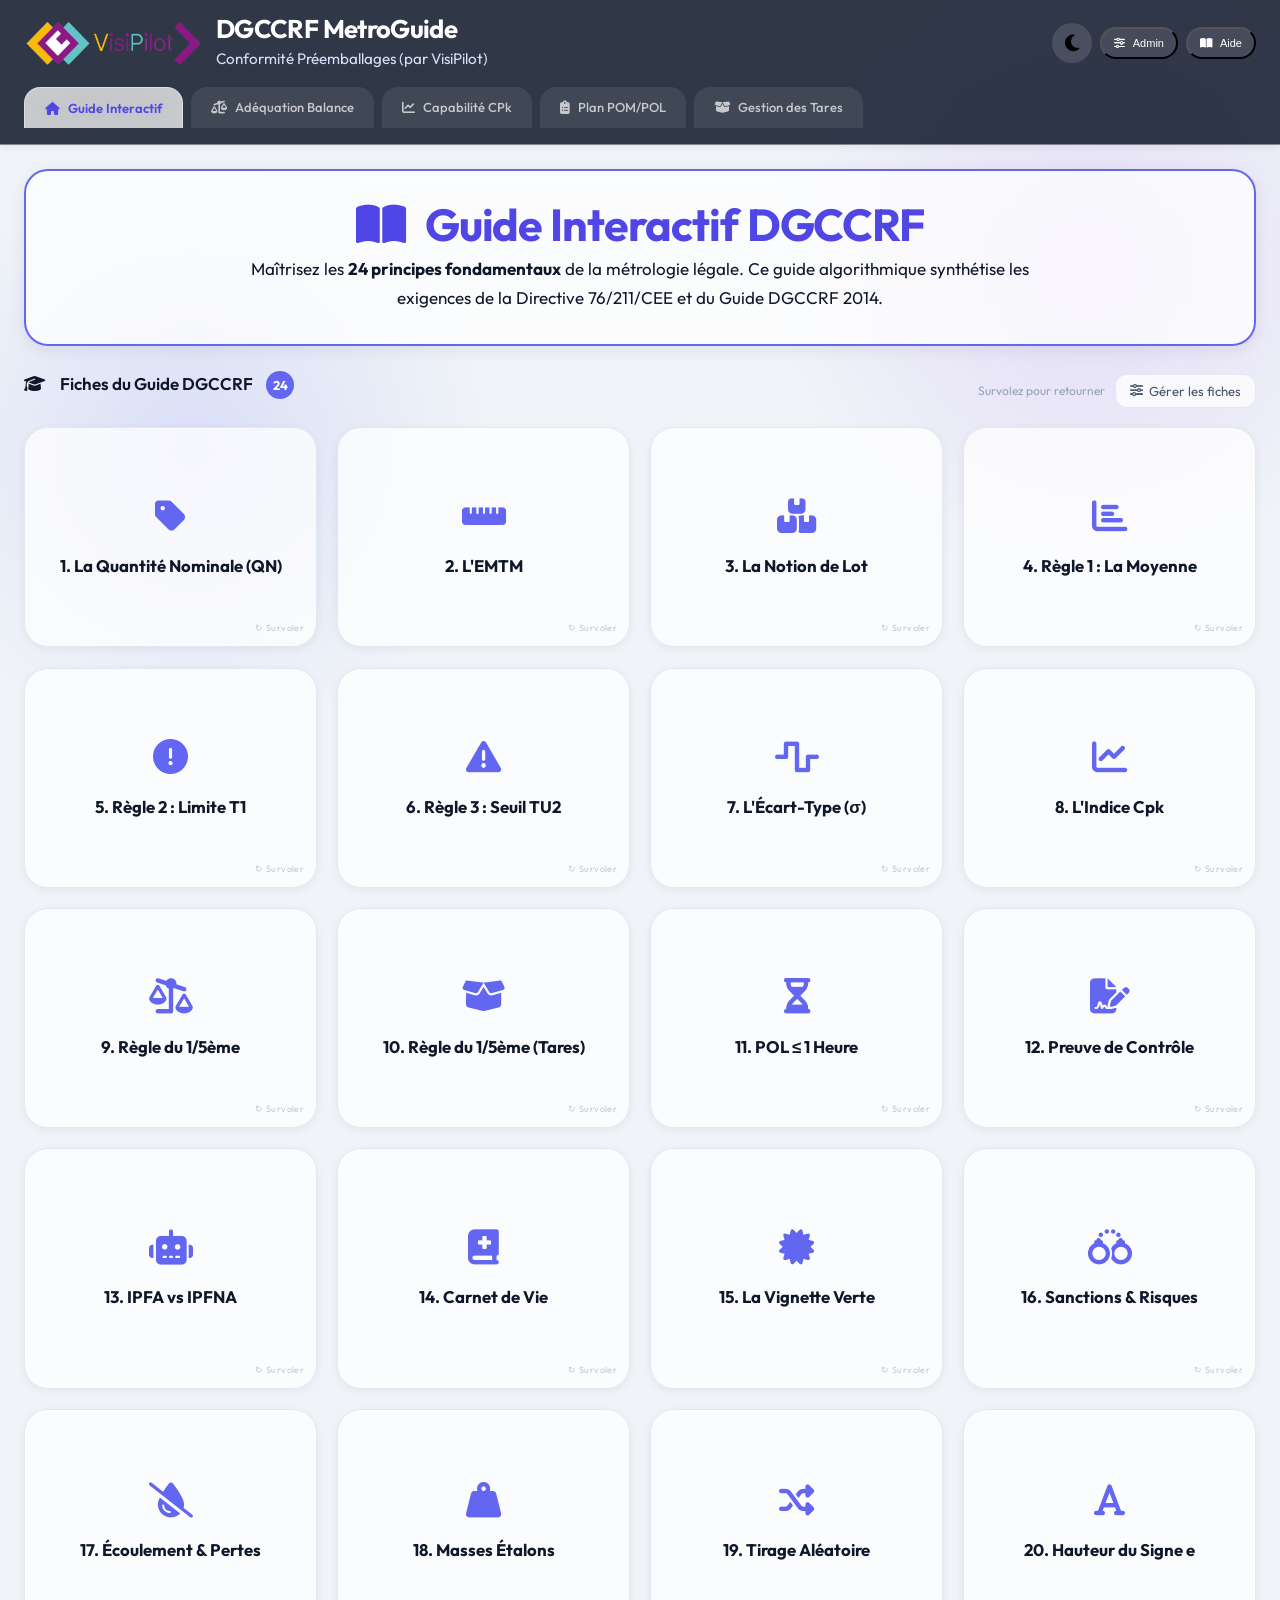
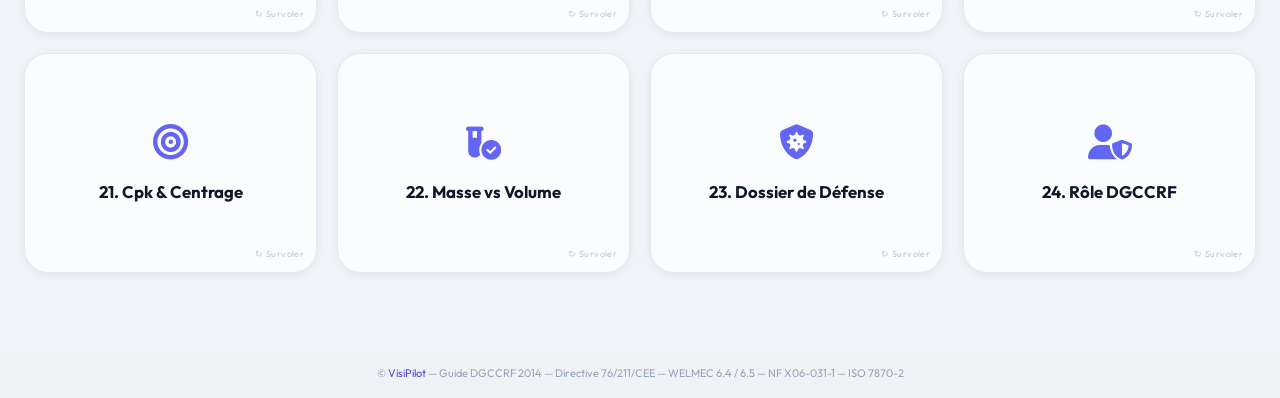
==== index.html @ d549088f "Initial release — DGCCRF MetroGuide v1.0 Guide métrologique interactif complet : Balance, CPk, POM/P" ====
<!DOCTYPE html>
<html lang="fr">
<head>
  <meta charset="UTF-8">
  <meta name="viewport" content="width=device-width, initial-scale=1.0">
  <title>DGCCRF MetroGuide (par VisiPilot)</title>
  <link rel="preconnect" href="https://fonts.googleapis.com">
  <link rel="preconnect" href="https://fonts.gstatic.com" crossorigin>
  <link href="https://fonts.googleapis.com/css2?family=Outfit:wght@300;400;500;600;700&display=swap" rel="stylesheet">
  <link rel="stylesheet" href="https://cdnjs.cloudflare.com/ajax/libs/font-awesome/6.4.0/css/all.min.css">
  <script src="https://cdn.sheetjs.com/xlsx-latest/package/dist/xlsx.full.min.js"></script>
  <link rel="stylesheet" href="css/tokens.css">
  <link rel="stylesheet" href="css/components.css">
  <link rel="stylesheet" href="css/layout.css">
</head>
<body>
  <div class="app">

    <!-- ═══ HEADER ═══ -->
    <header class="app__header">
      <div class="header">
        <div class="header__brand">
          <a href="https://visipilot.com" target="_blank" rel="noopener" style="display:flex; align-items:center; text-decoration:none;">
            <img src="logo.png" alt="VisiPilot" class="header__logo" onerror="this.style.display='none';this.nextElementSibling.style.display='flex';">
            <div class="header__logo-placeholder" style="display:none;"><i class="fa-solid fa-scale-balanced"></i></div>
          </a>
          <div>
            <div class="header__title" style="color:white !important;">DGCCRF MetroGuide</div>
            <div class="header__subtitle" style="color:var(--brand-100) !important;">Conformité Préemballages (par VisiPilot)</div>
          </div>
        </div>
        <div class="header__actions">
          <button type="button" class="theme-toggle" onclick="toggleTheme()" title="Basculer le thème" aria-label="Basculer le thème"><i class="fa-solid fa-moon"></i></button>
          <button type="button" class="header__link" onclick="openAdminTips()" title="Gérer les fiches du guide" aria-label="Administration des fiches"><i class="fa-solid fa-sliders"></i> <span>Admin</span></button>
          <button type="button" class="header__link" onclick="openModal('help-modal')" title="Guide d'utilisation"><i class="fa-solid fa-book-open"></i> Aide</button>
        </div>
      </div>
      <nav class="nav" role="tablist" aria-label="Modules">
        <button type="button" class="nav__btn nav__btn--active" role="tab" aria-selected="true" aria-controls="panel-home" onclick="switchTab('home')" id="tab-home">
          <span class="icon"><i class="fa-solid fa-house"></i></span> Guide Interactif
        </button>
        <button type="button" class="nav__btn" role="tab" aria-selected="false" aria-controls="panel-balance" onclick="switchTab('balance')" id="tab-balance">
          <span class="icon"><i class="fa-solid fa-scale-unbalanced"></i></span> Adéquation Balance
        </button>
        <button type="button" class="nav__btn" role="tab" aria-selected="false" aria-controls="panel-cpk" onclick="switchTab('cpk')" id="tab-cpk">
          <span class="icon"><i class="fa-solid fa-chart-line"></i></span> Capabilité CPk
        </button>
        <button type="button" class="nav__btn" role="tab" aria-selected="false" aria-controls="panel-pom" onclick="switchTab('pom')" id="tab-pom">
          <span class="icon"><i class="fa-solid fa-clipboard-list"></i></span> Plan POM/POL
        </button>
        <button type="button" class="nav__btn" role="tab" aria-selected="false" aria-controls="panel-tare" onclick="switchTab('tare')" id="tab-tare">
          <span class="icon"><i class="fa-solid fa-box-open"></i></span> Gestion des Tares
        </button>
      </nav>
    </header>

    <!-- ═══ MAIN ═══ -->
    <main class="app__main">
      <div class="app__content">
        
        <!-- ═══════════════════════════════════════
             PANEL 0: ACCUEIL / GUIDE INTERACTIF
        ═══════════════════════════════════════ -->
        <section class="panel panel--active" id="panel-home" role="tabpanel" aria-labelledby="tab-home">
          <div style="grid-column: 1 / -1;">
            <div class="card card--info mb-6" style="background: var(--bg-surface); border: 2px solid var(--brand-500); text-align:center; padding: var(--space-8);">
              <h1 class="header__title" style="color:var(--brand-600); font-size: 2.8rem; margin-bottom: var(--space-2);"><i class="fa-solid fa-book-open" style="margin-right:12px;"></i> Guide Interactif DGCCRF</h1>
              <p class="text-secondary" style="font-size: var(--text-lg); max-width: 800px; margin: 0 auto;">
                Maîtrisez les <strong>24 principes fondamentaux</strong> de la métrologie légale. Ce guide algorithmique synthétise les exigences de la Directive 76/211/CEE et du Guide DGCCRF 2014.
              </p>
            </div>

            <div style="display:flex; align-items:center; justify-content:space-between; flex-wrap:wrap; gap:12px; margin-bottom: var(--space-4);">
              <h2 class="section__title mt-8" style="margin-bottom:0; border-bottom:none;">
                <i class="fa-solid fa-graduation-cap" style="margin-right:12px;"></i>
                Fiches du Guide DGCCRF
                <span id="tips-count" style="display:inline-flex;align-items:center;justify-content:center;width:28px;height:28px;border-radius:50%;background:var(--brand-500);color:white;font-size:.8rem;font-weight:700;margin-left:10px;vertical-align:middle;">24</span>
              </h2>
              <div style="display:flex; gap:10px; align-items:center;">
                <span style="font-size:12px; color:var(--text-muted);">Survolez pour retourner</span>
                <button type="button" onclick="openAdminTips()" title="Gérer les fiches" style="display:inline-flex;align-items:center;gap:6px;padding:8px 14px;background:var(--bg-surface);border:1px solid var(--border);border-radius:var(--radius-md);cursor:pointer;font-size:.82rem;color:var(--text-secondary);font-family:inherit;transition:all .2s;" onmouseover="this.style.borderColor='var(--brand-400)';this.style.color='var(--brand-600)'" onmouseout="this.style.borderColor='var(--border)';this.style.color='var(--text-secondary)'">
                  <i class="fa-solid fa-sliders"></i> Gérer les fiches
                </button>
              </div>
            </div>
            <!-- Les cartes sont générées dynamiquement par renderTips() dans app.js -->
            <div id="tips-grid" class="form-grid" style="grid-template-columns: repeat(auto-fill, minmax(260px, 1fr)); gap: var(--space-5); margin-bottom: 50px; align-items: stretch;">
              <!-- rempli par JS -->
            </div>

            </div>
          </div>
        </section>

        <!-- ═══════════════════════════════════════
             PANEL 1: ADÉQUATION BALANCE
        ═══════════════════════════════════════ -->
        <section class="panel panel--split" id="panel-balance" role="tabpanel" aria-labelledby="tab-balance">
          <aside class="app__sidebar">
            <div class="card card--info mb-4">
              <div class="card__title"><i class="fa-solid fa-scale-balanced" style="margin-right:8px;"></i> Adéquation de l'Instrument</div>
              <div class="card__body" style="font-size:0.83rem; line-height:1.6;">

                <!-- Principe -->
                <details open>
                  <summary style="cursor:pointer;color:var(--brand-600);font-weight:700;padding:6px 0;list-style:none;display:flex;align-items:center;gap:6px;">
                    <i class="fa-solid fa-bullseye"></i> Principe fondamental
                  </summary>
                  <div style="padding:8px 0 4px 20px;">
                    <p>L'incertitude de la balance ne doit pas fausser la décision de conformité. Si la balance elle-même est trop imprécise, elle peut <strong>valider un lot défectueux</strong> ou <strong>rejeter un lot conforme</strong>.</p>
                    <p class="mt-2">La règle des 1/5 garantit que l'erreur instrument reste négligeable par rapport à la tolérance produit.</p>
                  </div>
                </details>

                <!-- Réglementation -->
                <details>
                  <summary style="cursor:pointer;color:var(--brand-600);font-weight:700;padding:6px 0;list-style:none;display:flex;align-items:center;gap:6px;">
                    <i class="fa-solid fa-book"></i> Base réglementaire
                  </summary>
                  <div style="padding:8px 0 4px 20px;font-size:.82rem;">
                    <ul style="margin:0;padding-left:14px;">
                      <li><strong>NAWI (balances)</strong> : Décret 91-330 du 27/03/1991 — EMT en service = <strong>2 × EMT neuve</strong></li>
                      <li><strong>IPFA (trieuses)</strong> : Arrêté du 10/01/2006 — EMT en service = EMT nominale (<strong>pas de doublement</strong>)</li>
                      <li><strong>Règle 1/5</strong> : Guide DGCCRF §4.2 + WELMEC 6.4 §4.1</li>
                      <li><strong>Dir. 2014/31/UE</strong> (NAWI) — remplace 90/384/CEE</li>
                      <li><strong>Dir. 2014/32/UE</strong> (AWI/IPFA)</li>
                    </ul>
                  </div>
                </details>

                <!-- Méthode de calcul -->
                <details>
                  <summary style="cursor:pointer;color:var(--brand-600);font-weight:700;padding:6px 0;list-style:none;display:flex;align-items:center;gap:6px;">
                    <i class="fa-solid fa-calculator"></i> Méthode de calcul
                  </summary>
                  <div style="padding:8px 0 4px 20px;">
                    <div style="background:var(--bg-elevated);border-radius:6px;padding:10px;font-family:monospace;font-size:.78rem;line-height:1.7;">
                      <strong>Étape 1</strong> : ratio = QN / e<br>
                      <strong>Étape 2 NAWI</strong> :<br>
                      &nbsp; si ratio ≤ s1·e → facteur = 0,5<br>
                      &nbsp; si ratio ≤ s2·e → facteur = 1,0<br>
                      &nbsp; sinon → facteur = 1,5<br>
                      &nbsp; EMT_neuve = facteur × e<br>
                      &nbsp; EMT_service = <strong>2 × EMT_neuve</strong><br>
                      <strong>Étape 2 IPFA</strong> :<br>
                      &nbsp; si ratio ≤ s1·e → facteur = 1<br>
                      &nbsp; si ratio ≤ s2·e → facteur = 2<br>
                      &nbsp; sinon → facteur = 3<br>
                      &nbsp; EMT_service = <strong>facteur × e</strong><br>
                      <strong>Étape 3</strong> : EMT_service ≤ EMTM / 5 ?
                    </div>
                    <p class="mt-2" style="font-size:.78rem;"><strong>Seuils classe III</strong> (la plus fréquente) : s1 = 500e, s2 = 2000e. Ex. QN=100 g, e=1 g → ratio=100 → ≤ 500e → facteur 0,5 → EMT_neuve=0,5 g → EMT_service=1 g.</p>
                  </div>
                </details>

                <!-- Échelon minimal -->
                <details>
                  <summary style="cursor:pointer;color:var(--brand-600);font-weight:700;padding:6px 0;list-style:none;display:flex;align-items:center;gap:6px;">
                    <i class="fa-solid fa-table"></i> Échelon e minimal légal
                  </summary>
                  <div style="padding:8px 0 4px 20px;">
                    <table style="width:100%;font-size:.75rem;border-collapse:collapse;">
                      <thead><tr style="background:var(--brand-500);color:white;"><th style="padding:4px 6px;text-align:left;">e (g)</th><th style="padding:4px 6px;text-align:left;">QN mini NAWI</th><th style="padding:4px 6px;text-align:left;">QN mini IPFA</th></tr></thead>
                      <tbody>
                        <tr style="border-bottom:1px solid var(--border-subtle);"><td style="padding:3px 6px;">0,1</td><td>Toute QN</td><td>Toute QN</td></tr>
                        <tr style="border-bottom:1px solid var(--border-subtle);background:var(--bg-elevated);"><td style="padding:3px 6px;">0,5</td><td>≥ 50 g</td><td>≥ 25 g</td></tr>
                        <tr style="border-bottom:1px solid var(--border-subtle);"><td style="padding:3px 6px;">1</td><td>≥ 200 g</td><td>≥ 110 g</td></tr>
                        <tr style="border-bottom:1px solid var(--border-subtle);background:var(--bg-elevated);"><td style="padding:3px 6px;">2</td><td>≥ 2 kg</td><td>≥ 330 g</td></tr>
                        <tr><td style="padding:3px 6px;">5</td><td>≥ 5 kg</td><td>≥ 1 670 g</td></tr>
                      </tbody>
                    </table>
                    <p style="font-size:.75rem;margin-top:6px;color:var(--text-muted);">Source : Guide DGCCRF Tableau 1 (NAWI) et Tableau 3 (IPFA)</p>
                  </div>
                </details>

                <!-- Application pratique -->
                <details>
                  <summary style="cursor:pointer;color:var(--brand-600);font-weight:700;padding:6px 0;list-style:none;display:flex;align-items:center;gap:6px;">
                    <i class="fa-solid fa-hard-hat"></i> En pratique sur le terrain
                  </summary>
                  <div style="padding:8px 0 4px 20px;">
                    <ol style="padding-left:14px;font-size:.82rem;line-height:1.7;">
                      <li>Lire <strong>e</strong> sur la plaque signalétique de la balance (pas l'affichage d)</li>
                      <li>Calculer <strong>EMTM</strong> avec le tableau réglementaire</li>
                      <li>Calculer <strong>EMT en service</strong> selon la classe et le ratio QN/e</li>
                      <li>Vérifier <strong>EMT_service ≤ EMTM/5</strong></li>
                      <li>Si NON → choisir une balance de classe supérieure ou d'échelon plus petit</li>
                    </ol>
                    <div class="alert alert--warning mt-2" style="font-size:.78rem;padding:8px;">
                      ⚠️ Ne jamais utiliser e = d si la plaque indique e ≠ d (ex. d=0,1 g mais e=1 g). C'est l'échelon e qui compte réglementairement.
                    </div>
                  </div>
                </details>

                <div class="alert alert--info mt-3" style="font-size:.78rem;">
                  <strong>Règle-clé :</strong> EMT service ≤ EMTM / 5 (= 20% de l'EMTM)
                </div>
              </div>
            </div>
          </aside>
          <button class="sidebar-toggle-strip" onclick="toggleSidebar(this)" title="Masquer / afficher le panneau">
            <i class="fa-solid fa-chevron-left"></i>
          </button>
          <div class="app__body">
            <div class="settings-bar">
              <span class="settings-bar__label">Outils</span>
              <button type="button" class="settings-btn" onclick="resetAll()">🔄 Réinitialiser</button>
            </div>

            <div class="verdict verdict--neutral" id="b_verdict">
              <div class="verdict__icon">○</div>
              <div class="verdict__content">
                <div class="verdict__title">Saisie Requise</div>
                <div class="verdict__text">Renseignez vos caractéristiques et cliquez sur "Vérifier".</div>
              </div>
            </div>

            <div class="section">
              <h2 class="section__title"><i class="fa-solid fa-scale-balanced" style="margin-right:8px;"></i> Instrument & Produit</h2>
              <div class="form-grid">
                <div class="field">
                  <label class="field__label" for="b_type">Type</label>
                  <select class="select" id="b_type" onchange="onTypeChange()">
                    <option value="nawi">IPFNA — Balance</option>
                    <option value="ipfa">IPFA — Trieuse</option>
                  </select>
                </div>
                <div class="field">
                  <label class="field__label" for="b_e">Échelon e</label>
                  <input type="number" class="input" id="b_e" value="1" step="any">
                </div>
                <div class="field">
                  <label class="field__label" for="b_qn">QN (g)</label>
                  <input type="number" class="input" id="b_qn" value="100" step="any">
                </div>
                <div class="field">
                  <label class="field__label" for="b_classe">Classe</label>
                  <select class="select" id="b_classe" onchange="updateBalanceClassInfo()"></select>
                  <span class="field__hint" id="b_class_desc"></span>
                </div>
              </div>
              <div class="form-grid mt-4">
                <div class="field">
                  <label class="field__label" for="b_ref">Référence</label>
                  <input type="text" class="input" id="b_ref" value="V41XWE3T-M">
                </div>
                <div class="field">
                  <label class="field__label" for="b_prod">Libellé produit</label>
                  <input type="text" class="input" id="b_prod" value="Produit X">
                </div>
                <div class="field">
                  <label class="field__label" for="b_max">Max (g)</label>
                  <input type="number" class="input" id="b_max" value="3000">
                </div>
                <div class="field">
                  <label class="field__label" for="b_min">Min (g)</label>
                  <input type="number" class="input" id="b_min" value="20">
                </div>
                <div class="field">
                  <label class="field__label" for="b_d">Échelon d</label>
                  <input type="number" class="input" id="b_d" value="1">
                </div>
              </div>
            </div>

            <div class="btn-row">
              <button type="button" class="btn btn--primary" onclick="verifyBalance()"><i class="fa-solid fa-check" style="margin-right:6px;"></i> Vérifier</button>
              <button type="button" class="btn btn--ghost" id="b_dl_btn" disabled onclick="downloadReport('balance')"><i class="fa-solid fa-download" style="margin-right:6px;"></i> Rapport</button>
            </div>

            <div class="result" id="b_result" style="display:none;">
              <div class="result__header" id="b_result_hdr"></div>
              <div class="result__body" id="b_result_body"></div>
            </div>

        </section> <!-- fin panel balance -->



        <!-- ═══════════════════════════════════════
             PANEL 2: CAPABILITÉ CPk
        ═══════════════════════════════════════ -->
        <section class="panel panel--split" id="panel-cpk" role="tabpanel" aria-labelledby="tab-cpk">
          <aside class="app__sidebar">
            <div class="card card--info mb-4">
              <div class="card__title"><i class="fa-solid fa-chart-line" style="margin-right:8px;"></i> Fiche : Capabilité CPk</div>
              <div class="card__body" style="font-size:0.83rem; line-height:1.6;">

                <details open>
                  <summary style="cursor:pointer; color:var(--brand-600); font-weight:700; font-size:0.88rem; padding:4px 0; list-style:none; display:flex; align-items:center; gap:6px;"><i class="fa-solid fa-lightbulb"></i> Principe fondamental</summary>
                  <div style="padding:8px 0 4px 16px; border-left:3px solid var(--brand-300); margin-top:6px;">
                    <p>La <strong>capabilité</strong> mesure l'aptitude du processus d'emplissage à produire des lots conformes <em>sans recourir au tri</em>.</p>
                    <p class="mt-2">Un Cpk élevé signifie que la machine est régulière et bien centrée. Un Cpk faible impose un <strong>surdosage systématique</strong> (coût matière) pour rester dans les tolérances légales.</p>
                    <p class="mt-2">⚠️ Pour les préemballages, <strong>l'EMTM est une erreur EN MOINS uniquement</strong> — il n'y a aucune sanction pour surdosage. On ne calcule donc que le Cpk côté inférieur.</p>
                  </div>
                </details>

                <details class="mt-3">
                  <summary style="cursor:pointer; color:var(--brand-600); font-weight:700; font-size:0.88rem; padding:4px 0; list-style:none; display:flex; align-items:center; gap:6px;"><i class="fa-solid fa-scale-balanced"></i> Base réglementaire</summary>
                  <div style="padding:8px 0 4px 16px; border-left:3px solid var(--brand-300); margin-top:6px;">
                    <p><strong>Guide DGCCRF 2014 §5.1.2</strong> — Maîtrise statistique du processus. Exige la surveillance de la capabilité et la détermination du seuil de centrage <em>ms</em>.</p>
                    <p class="mt-2"><strong>WELMEC 6.4 §3.5</strong> — Guide emplisseurs : le CPk doit être calculé avant de fixer la QC (Quantité Cible) et les limites des cartes de contrôle.</p>
                    <p class="mt-2"><strong>Directive 76/211/CEE Annexe I</strong> — Définit les 3 critères de conformité du lot auxquels le CPk doit répondre statistiquement.</p>
                    <p class="mt-2"><strong>NF X06-030 / ISO 8258</strong> — Méthodes d'estimation de σ₀ à partir de cartes de contrôle (σ₀ = s̄/c₄ ou R̄/d₂).</p>
                  </div>
                </details>

                <details class="mt-3">
                  <summary style="cursor:pointer; color:var(--brand-600); font-weight:700; font-size:0.88rem; padding:4px 0; list-style:none; display:flex; align-items:center; gap:6px;"><i class="fa-solid fa-calculator"></i> Formules de calcul</summary>
                  <div style="padding:8px 0 4px 16px; border-left:3px solid var(--brand-300); margin-top:6px; font-family:monospace; font-size:0.79rem; line-height:1.7;">
                    <strong>Cp</strong>  = E / (3 × σ₀)<br>
                    &nbsp;&nbsp;&nbsp;→ référence machine, indépendant du centrage<br><br>
                    <strong>Cpk_lower</strong> = (μ − (QN − E)) / (3 × σ₀)<br>
                    &nbsp;&nbsp;&nbsp;→ critère défectueux (TU1 = QN − E)<br><br>
                    <strong>Cpk_super</strong> = (μ − (QN − 2E)) / (3 × σ₀)<br>
                    &nbsp;&nbsp;&nbsp;→ critère super-défectueux (TU2), signe e uniquement<br><br>
                    <strong>Cpk retenu</strong> = MIN(Cpk_lower [, Cpk_super si signe e])<br><br>
                    <strong>Seuil σ critique</strong> : σ₀ ≤ E / 2,05<br>
                    &nbsp;&nbsp;&nbsp;→ Si respecté : ms = QN (pas de surdosage)<br>
                    &nbsp;&nbsp;&nbsp;→ Sinon : ms = QN − E + 2,05 × σ₀<br>
                    &nbsp;&nbsp;&nbsp;&nbsp;&nbsp;(+ max avec critère super-déf. si signe e)
                  </div>
                </details>

                <details class="mt-3">
                  <summary style="cursor:pointer; color:var(--brand-600); font-weight:700; font-size:0.88rem; padding:4px 0; list-style:none; display:flex; align-items:center; gap:6px;"><i class="fa-solid fa-table"></i> Interprétation du Cpk</summary>
                  <div style="padding:8px 0 4px 16px; border-left:3px solid var(--brand-300); margin-top:6px;">
                    <table style="width:100%; font-size:0.78rem; border-collapse:collapse;">
                      <thead><tr style="background:var(--bg-muted);">
                        <th style="padding:4px 6px; text-align:left; border-bottom:1px solid var(--border);">Cpk</th>
                        <th style="padding:4px 6px; text-align:left; border-bottom:1px solid var(--border);">Diagnostic</th>
                      </tr></thead>
                      <tbody>
                        <tr><td style="padding:3px 6px; color:#dc2626;">< 0,67</td><td style="padding:3px 6px;">Très insuffisant — &gt; 4,5 % défectueux</td></tr>
                        <tr style="background:var(--bg-muted);"><td style="padding:3px 6px; color:#d97706;">0,67 – 1,00</td><td style="padding:3px 6px;">Insuffisant — surdosage obligatoire</td></tr>
                        <tr><td style="padding:3px 6px; color:#ca8a04;">1,00 – 1,33</td><td style="padding:3px 6px;">Acceptable — centrage sur QN possible</td></tr>
                        <tr style="background:var(--bg-muted);"><td style="padding:3px 6px; color:#16a34a;">1,33 – 1,63</td><td style="padding:3px 6px;">Bon — économie matière envisageable</td></tr>
                        <tr><td style="padding:3px 6px; color:#0369a1;">≥ 1,63</td><td style="padding:3px 6px;">Excellent — σ ≤ E/2,05, pas de surdosage</td></tr>
                      </tbody>
                    </table>
                  </div>
                </details>

                <details class="mt-3">
                  <summary style="cursor:pointer; color:var(--brand-600); font-weight:700; font-size:0.88rem; padding:4px 0; list-style:none; display:flex; align-items:center; gap:6px;"><i class="fa-solid fa-hard-hat"></i> En pratique sur le terrain</summary>
                  <div style="padding:8px 0 4px 16px; border-left:3px solid var(--brand-300); margin-top:6px;">
                    <ol style="padding-left:16px; line-height:1.8;">
                      <li>Prélever <strong>≥ 20 pesées</strong> consécutives en régime stabilisé (pas de démarrage ni de fin de lot)</li>
                      <li>Calculer σ₀ estimé = écart-type de l'échantillon (<em>n−1</em>)</li>
                      <li>Calculer l'EMTM E du produit (table Directive 76/211)</li>
                      <li>Vérifier si σ₀ ≤ E/2,05 pour savoir si un surdosage est nécessaire</li>
                      <li>Calculer ms, puis régler μ ≥ ms sur la machine</li>
                      <li>Recalculer le Cpk avec μ réel de production pour confirmer la conformité</li>
                    </ol>
                    <p class="mt-2" style="color:var(--text-secondary);">⚙️ σ₀ inclut : variabilité machine + variabilité tare + variabilité produit + opérateur. Ne pas confondre avec σ d'une seule tête de remplissage.</p>
                  </div>
                </details>

                <div class="alert alert--info mt-3" style="font-size:0.8rem;">
                  Règle-clé : σ₀ ≤ <strong>E / 2,05</strong> → centrage sur QN sans surdosage
                </div>
              </div>
            </div>
          </aside>
          <button class="sidebar-toggle-strip" onclick="toggleSidebar(this)" title="Masquer / afficher le panneau">
            <i class="fa-solid fa-chevron-left"></i>
          </button>
          <div class="app__body">
            <div class="stepper">
              <div class="stepper__item stepper__item--active" id="s_cpk_1"><div class="stepper__num">1</div> Modèle</div>
              <i class="fa-solid fa-chevron-right stepper__arrow"></i>
              <div class="stepper__item" id="s_cpk_2"><div class="stepper__num">2</div> Import Pesées</div>
              <i class="fa-solid fa-chevron-right stepper__arrow"></i>
              <div class="stepper__item" id="s_cpk_3"><div class="stepper__num">3</div> Moyenne μ</div>
              <i class="fa-solid fa-chevron-right stepper__arrow"></i>
              <div class="stepper__item" id="s_cpk_4"><div class="stepper__num">4</div> Verdict</div>
            </div>

            <div class="verdict verdict--neutral" id="c_verdict">
              <div class="verdict__icon">○</div>
              <div class="verdict__content">
                <div class="verdict__title">Initialisation</div>
                <div class="verdict__text">Commencez par importer vos données σ₀ ou téléchargez le modèle Excel.</div>
              </div>
            </div>

            <div class="section">
              <h2 class="section__title"><i class="fa-solid fa-file-excel" style="margin-right:8px;"></i> 1. Données de Capabilité (&sigma;₀)</h2>
              <div class="btn-row mb-4">
                <button type="button" class="btn btn--ghost btn--sm" onclick="downloadTemplate('cpk')"><i class="fa-solid fa-download"></i> Modèle Excel .xlsx</button>
              </div>
              
              <div class="upload-zone" id="cpk_upload_zone">
                <input type="file" class="upload-zone__input" id="cpk_file" accept=".xlsx, .xls, .csv" onchange="handleFileUpload(this, 'cpk')">
                <i class="fa-solid fa-cloud-arrow-up upload-zone__icon"></i>
                <div class="upload-zone__text">Glissez votre fichier Excel ici ou <strong>cliquez pour parcourir</strong></div>
                <div class="upload-zone__filename" id="cpk_filename">Aucun fichier sélectionné</div>
              </div>
            </div>

            <div class="section">
              <h2 class="section__title"><i class="fa-solid fa-sliders" style="margin-right:8px;"></i> 2. Paramètres de Production</h2>
              <div class="form-grid">
                <div class="field">
                  <label class="field__label" for="c_qn">QN (g)</label>
                  <input type="number" class="input" id="c_qn" value="100" min="1" step="any">
                </div>
                <div class="field">
                  <label class="field__label" for="c_mu">Moyenne actuelle &mu; (g)</label>
                  <input type="number" class="input" id="c_mu" value="101" step="any">
                </div>
                <div class="field">
                  <label class="field__label" for="c_signe_e">Signe 'e'</label>
                  <select class="select" id="c_signe_e">
                    <option value="non">Non</option>
                    <option value="oui">Oui (Obligation Cartes)</option>
                  </select>
                </div>
                <div class="field">
                  <label class="field__label">Écart-type &sigma;₀ calculé</label>
                  <input type="text" class="input" id="c_sigma_display" value="Import requis" disabled style="background:var(--bg-muted);">
                  <input type="hidden" id="c_sigma" value="0">
                </div>
              </div>
            </div>

            <div class="btn-row">
              <button type="button" class="btn btn--primary" id="c_calc_btn" disabled onclick="calcCpk()"><i class="fa-solid fa-chart-simple" style="margin-right:6px;"></i> Calculer le Cpk</button>
            </div>

            <div class="result" id="c_result" style="display:none;">
              <div class="result__header" id="c_result_hdr"></div>
              <div class="result__body" id="c_result_body"></div>
            </div>
          </div>
        </section>

        <!-- ═══════════════════════════════════════
             PANEL 3: PLAN POM/POL
        ═══════════════════════════════════════ -->

        <section class="panel panel--split" id="panel-pom" role="tabpanel" aria-labelledby="tab-pom">
          <aside class="app__sidebar">
            <div class="card card--info mb-4">
              <div class="card__title"><i class="fa-solid fa-clipboard-list" style="margin-right:8px;"></i> Fiche : Plan POM/POL</div>
              <div class="card__body" style="font-size:0.83rem; line-height:1.6;">

                <details open>
                  <summary style="cursor:pointer; color:var(--brand-600); font-weight:700; font-size:0.88rem; padding:4px 0; list-style:none; display:flex; align-items:center; gap:6px;"><i class="fa-solid fa-lightbulb"></i> Principe fondamental</summary>
                  <div style="padding:8px 0 4px 16px; border-left:3px solid var(--brand-300); margin-top:6px;">
                    <p>POM et POL mesurent la <strong>réactivité du plan de surveillance</strong> : combien de prélèvements sont nécessaires pour détecter une dérive dangereuse de la machine ?</p>
                    <p class="mt-2"><strong>POM</strong> (Période Opérationnelle Moyenne) : nombre médian de prélèvements avant détection. Indique la réactivité typique.</p>
                    <p class="mt-2"><strong>POL</strong> (Période Opérationnelle Limite) : nombre maximal de prélèvements au-delà duquel la dérive <em>doit</em> être détectée avec 95 % de certitude.</p>
                    <p class="mt-2">Le scénario critique analysé : la moyenne glisse de ms (cible) vers QN (lot NC) — c'est la dérive minimale qui met la conformité en péril.</p>
                  </div>
                </details>

                <details class="mt-3">
                  <summary style="cursor:pointer; color:var(--brand-600); font-weight:700; font-size:0.88rem; padding:4px 0; list-style:none; display:flex; align-items:center; gap:6px;"><i class="fa-solid fa-scale-balanced"></i> Base réglementaire</summary>
                  <div style="padding:8px 0 4px 16px; border-left:3px solid var(--brand-300); margin-top:6px;">
                    <p><strong>Guide DGCCRF 2014 §5.1.4</strong> — Exige que le <strong>temps POL ≤ 60 minutes</strong> de fabrication. Tout déréglage susceptible de rendre un lot NC doit être détecté dans l'heure.</p>
                    <p class="mt-2"><strong>NF X06-031-1 / ISO 7870-2</strong> — Cartes de contrôle aux mesures : définissent les limites de contrôle (LCI/LCS) et les courbes OC (Opérateur Caractéristique) qui fondent le calcul de POM/POL.</p>
                    <p class="mt-2"><strong>WELMEC 6.4 §3.6</strong> — Le plan d'échantillonnage (n, fréquence) doit être dimensionné pour satisfaire l'exigence POL ≤ 1h avant toute mise en production.</p>
                    <p class="mt-2"><strong>Recommandation pratique (Guide §5.1.3)</strong> : effectif n entre 7 et 10 unités, calé si possible sur le pas de l'emplisseuse (nb de becs).</p>
                  </div>
                </details>

                <details class="mt-3">
                  <summary style="cursor:pointer; color:var(--brand-600); font-weight:700; font-size:0.88rem; padding:4px 0; list-style:none; display:flex; align-items:center; gap:6px;"><i class="fa-solid fa-calculator"></i> Formules de calcul</summary>
                  <div style="padding:8px 0 4px 16px; border-left:3px solid var(--brand-300); margin-top:6px; font-family:monospace; font-size:0.79rem; line-height:1.8;">
                    <strong>LCI</strong> = ms − 3 × σ₀/√n<br>
                    &nbsp;&nbsp;&nbsp;→ Limite de Contrôle Inférieure de la carte x̄<br><br>
                    <strong>P</strong> = Φ((LCI − QN) / (σ₀/√n))<br>
                    &nbsp;&nbsp;&nbsp;→ probabilité de détection en 1 prélèvement<br>
                    &nbsp;&nbsp;&nbsp;→ Φ = fonction de répartition normale N(0,1)<br><br>
                    <strong>POM</strong> = 1 / P<br>
                    &nbsp;&nbsp;&nbsp;→ nb prélèvements pour 50 % de chance de détecter<br><br>
                    <strong>POL</strong> = log(0,05) / log(1 − P)<br>
                    &nbsp;&nbsp;&nbsp;→ nb prélèvements pour 95 % de certitude<br>
                    &nbsp;&nbsp;&nbsp;→ loi géométrique : P(non-détection après k tirages) ≤ 5%<br><br>
                    <strong>Temps POL</strong> = POL × fréquence (min)<br>
                    &nbsp;&nbsp;&nbsp;→ doit être ≤ 60 min
                  </div>
                </details>

                <details class="mt-3">
                  <summary style="cursor:pointer; color:var(--brand-600); font-weight:700; font-size:0.88rem; padding:4px 0; list-style:none; display:flex; align-items:center; gap:6px;"><i class="fa-solid fa-sliders"></i> Leviers d'action</summary>
                  <div style="padding:8px 0 4px 16px; border-left:3px solid var(--brand-300); margin-top:6px;">
                    <p>Si le temps POL calculé dépasse 60 min, deux leviers :</p>
                    <table style="width:100%; font-size:0.79rem; border-collapse:collapse; margin-top:6px;">
                      <thead><tr style="background:var(--bg-muted);">
                        <th style="padding:4px 6px; text-align:left; border-bottom:1px solid var(--border);">Levier</th>
                        <th style="padding:4px 6px; text-align:left; border-bottom:1px solid var(--border);">Effet sur POL</th>
                      </tr></thead>
                      <tbody>
                        <tr><td style="padding:3px 6px;">↑ Augmenter n</td><td style="padding:3px 6px;">↑ P → ↓ POL (fort effet)</td></tr>
                        <tr style="background:var(--bg-muted);"><td style="padding:3px 6px;">↓ Réduire fréquence</td><td style="padding:3px 6px;">↓ temps POL directement</td></tr>
                        <tr><td style="padding:3px 6px;">↓ Réduire σ₀ machine</td><td style="padding:3px 6px;">↑ ms-QN écart → ↑ P → ↓ POL</td></tr>
                      </tbody>
                    </table>
                    <p class="mt-2" style="color:#dc2626;">⛔ Espacer les prélèvements aggrave le temps POL — ne jamais compenser un POL trop long par une fréquence plus rare.</p>
                  </div>
                </details>

                <details class="mt-3">
                  <summary style="cursor:pointer; color:var(--brand-600); font-weight:700; font-size:0.88rem; padding:4px 0; list-style:none; display:flex; align-items:center; gap:6px;"><i class="fa-solid fa-hard-hat"></i> En pratique sur le terrain</summary>
                  <div style="padding:8px 0 4px 16px; border-left:3px solid var(--brand-300); margin-top:6px;">
                    <ol style="padding-left:16px; line-height:1.8;">
                      <li>Déterminer σ₀ (depuis l'étude de capabilité CPk)</li>
                      <li>Calculer ms (seuil de centrage)</li>
                      <li>Choisir n (7 à 10 unités, calé sur le nb de becs)</li>
                      <li>Calculer LCI = ms − 3×σ₀/√n</li>
                      <li>Calculer P et vérifier POL × fréquence ≤ 60 min</li>
                      <li>Si conforme : formaliser dans la procédure de surveillance</li>
                      <li>Valider annuellement ou après tout changement machine</li>
                    </ol>
                  </div>
                </details>

                <div class="alert alert--info mt-3" style="font-size:0.8rem;">
                  Règle-clé : <strong>Temps POL ≤ 60 min</strong> (Guide DGCCRF §5.1.4)
                </div>
              </div>
            </div>
          </aside>
          <button class="sidebar-toggle-strip" onclick="toggleSidebar(this)" title="Masquer / afficher le panneau">
            <i class="fa-solid fa-chevron-left"></i>
          </button>
          <div class="app__body">
            <div class="stepper">
              <div class="stepper__item stepper__item--active" id="s_pom_1"><div class="stepper__num">1</div> Paramètres</div>
              <i class="fa-solid fa-chevron-right stepper__arrow"></i>
              <div class="stepper__item" id="s_pom_2"><div class="stepper__num">2</div> Pesées de lot</div>
              <i class="fa-solid fa-chevron-right stepper__arrow"></i>
              <div class="stepper__item" id="s_pom_3"><div class="stepper__num">3</div> Analyse</div>
            </div>

            <div class="verdict verdict--neutral" id="p_verdict">
              <div class="verdict__icon">○</div>
              <div class="verdict__content">
                <div class="verdict__title">Initialisation</div>
                <div class="verdict__text">Renseignez vos paramètres et importez les pesées du prélèvement.</div>
              </div>
            </div>

            <div class="section">
              <h2 class="section__title"><i class="fa-solid fa-sliders" style="margin-right:8px;"></i> 1. Configuration du Plan</h2>
              <div class="form-grid">
                <div class="field">
                  <label class="field__label" for="p_qn">QN (g)</label>
                  <input type="number" class="input" id="p_qn" value="100" min="1" step="any">
                </div>
                <div class="field">
                  <label class="field__label" for="p_n">Effectif n</label>
                  <input type="number" class="input" id="p_n" value="10" min="2" max="65" step="1">
                </div>
                <div class="field">
                  <label class="field__label" for="p_freq">Fréquence (min)</label>
                  <input type="number" class="input" id="p_freq" value="30" min="5" step="5">
                </div>
                <div class="field">
                  <label class="field__label" for="p_sigma">σ₀ (Capacité machine)</label>
                  <input type="number" class="input" id="p_sigma" value="1.5" step="any">
                </div>
              </div>
            </div>

            <div class="section">
              <h2 class="section__title"><i class="fa-solid fa-file-excel" style="margin-right:8px;"></i> 2. Données du Prélèvement</h2>
              <div class="btn-row mb-4">
                <button type="button" class="btn btn--ghost btn--sm" onclick="downloadTemplate('pom')"><i class="fa-solid fa-download"></i> Modèle Prélèvement .xlsx</button>
              </div>
              <div class="upload-zone" id="pom_upload_zone">
                <input type="file" class="upload-zone__input" id="pom_file" accept=".xlsx, .xls, .csv" onchange="handleFileUpload(this, 'pom')">
                <i class="fa-solid fa-cloud-arrow-up upload-zone__icon"></i>
                <div class="upload-zone__text">Importez vos <strong>n</strong> pesées ici</div>
                <div class="upload-zone__filename" id="pom_filename">Aucun fichier sélectionné</div>
              </div>
              
              <div class="form-grid mt-4">
                <div class="field">
                  <label class="field__label">Moyenne calculée x̄</label>
                  <input type="text" class="input" id="p_xbar_display" disabled value="Import requis">
                  <input type="hidden" id="p_xbar" value="0">
                </div>
                <div class="field">
                  <label class="field__label">Écart-type calculé s</label>
                  <input type="text" class="input" id="p_s_display" disabled value="Import requis">
                  <input type="hidden" id="p_s" value="0">
                </div>
              </div>
            </div>

            <div class="btn-row">
              <button type="button" class="btn btn--primary" id="p_calc_btn" disabled onclick="calcPomPol()"><i class="fa-solid fa-magnifying-glass-chart" style="margin-right:6px;"></i> Lancer l'Analyse</button>
            </div>

            <div class="result" id="p_result" style="display:none;">
              <div class="result__header" id="p_result_hdr"></div>
              <div class="result__body" id="p_result_body"></div>
            </div>
          </div>
        </section>

        <!-- ═══════════════════════════════════════
             PANEL 4: TARE
        ═══════════════════════════════════════ -->
        <section class="panel panel--split" id="panel-tare" role="tabpanel" aria-labelledby="tab-tare">
          <aside class="app__sidebar">
            <div class="card card--info mb-4">
              <div class="card__title"><i class="fa-solid fa-box-open" style="margin-right:8px;"></i> Fiche : Maîtrise des Tares</div>
              <div class="card__body" style="font-size:0.83rem; line-height:1.6;">

                <details open>
                  <summary style="cursor:pointer; color:var(--brand-600); font-weight:700; font-size:0.88rem; padding:4px 0; list-style:none; display:flex; align-items:center; gap:6px;"><i class="fa-solid fa-lightbulb"></i> Principe fondamental</summary>
                  <div style="padding:8px 0 4px 16px; border-left:3px solid var(--brand-300); margin-top:6px;">
                    <p>La tare est le poids de l'emballage vide. Pour connaître le poids <em>net</em> d'un préemballage, la machine soustrait la tare du brut.</p>
                    <p class="mt-2">Si les tares varient trop d'un emballage à l'autre, cette soustraction devient <strong>inexacte</strong> : certains préemballages apparemment conformes sont en réalité sous-dosés.</p>
                    <p class="mt-2">La règle E/5 détermine si la variabilité des tares est suffisamment faible pour utiliser une tare unique (moyenne), ou si chaque emballage doit être pesé individuellement.</p>
                  </div>
                </details>

                <details class="mt-3">
                  <summary style="cursor:pointer; color:var(--brand-600); font-weight:700; font-size:0.88rem; padding:4px 0; list-style:none; display:flex; align-items:center; gap:6px;"><i class="fa-solid fa-scale-balanced"></i> Base réglementaire</summary>
                  <div style="padding:8px 0 4px 16px; border-left:3px solid var(--brand-300); margin-top:6px;">
                    <p><strong>Guide DGCCRF 2014 §4.3</strong> — Fixe la règle décisionnelle : tare moyenne autorisée si s_t ≤ E/5. Exige un échantillon de <strong>≥ 20 emballages vides représentatifs</strong>.</p>
                    <p class="mt-2"><strong>WELMEC 6.4 §4.2</strong> — Même règle avec précision complémentaire : la tare moyenne utilisée doit être <strong>arrondie par excès</strong> pour éviter tout sous-dosage systématique.</p>
                    <p class="mt-2"><strong>Directive 76/211/CEE</strong> — La conformité du lot est jugée sur le contenu net. Une tare mal maîtrisée génère directement des défectueux et super-défectueux masqués.</p>
                    <p class="mt-2"><strong>Cas particulier verre</strong> (WELMEC 6.4 §4.2.3) : la tare individuelle est généralement recommandée car la variabilité du verre dépasse souvent le seuil E/5.</p>
                  </div>
                </details>

                <details class="mt-3">
                  <summary style="cursor:pointer; color:var(--brand-600); font-weight:700; font-size:0.88rem; padding:4px 0; list-style:none; display:flex; align-items:center; gap:6px;"><i class="fa-solid fa-calculator"></i> Méthode de calcul</summary>
                  <div style="padding:8px 0 4px 16px; border-left:3px solid var(--brand-300); margin-top:6px; font-family:monospace; font-size:0.79rem; line-height:1.8;">
                    <strong>Données :</strong> t₁, t₂, … tₙ  (n ≥ 20 tares)<br><br>
                    <strong>t̄</strong>  = (t₁ + t₂ + … + tₙ) / n<br><br>
                    <strong>s_t</strong> = √[ Σ(tᵢ − t̄)² / (n−1) ]<br><br>
                    <strong>E</strong>   = EMTM(QN)  (table Dir. 76/211/CEE)<br><br>
                    <strong>Seuil</strong> = E / 5<br><br>
                    Si s_t ≤ E/5  →  Tare Moyenne autorisée<br>
                    Si s_t &gt; E/5  →  Tare Individuelle OBLIGATOIRE<br><br>
                    <em>Exemple : QN=500 g → E=15 g → seuil=3,0 g</em>
                  </div>
                </details>

                <details class="mt-3">
                  <summary style="cursor:pointer; color:var(--brand-600); font-weight:700; font-size:0.88rem; padding:4px 0; list-style:none; display:flex; align-items:center; gap:6px;"><i class="fa-solid fa-triangle-exclamation"></i> Pièges courants</summary>
                  <div style="padding:8px 0 4px 16px; border-left:3px solid var(--brand-300); margin-top:6px;">
                    <p>🔺 <strong>Tare sous-estimée</strong> — Si la tare moyenne retenue est inférieure à la vraie tare, le contenu net affiché est surestimé → sous-dosage réel masqué.</p>
                    <p class="mt-2">🔺 <strong>Échantillon non représentatif</strong> — Peser uniquement les emballages d'un seul carton n'est pas représentatif de la variabilité fournisseur totale.</p>
                    <p class="mt-2">🔺 <strong>Emballage composite</strong> — Toujours peser l'ensemble complet (contenant + bouchon + opercule) : les écarts de chaque composant se cumulent.</p>
                    <p class="mt-2">🔺 <strong>Oubli du changement lot fournisseur</strong> — La tare doit être réévaluée à chaque nouveau lot d'emballages.</p>
                  </div>
                </details>

                <details class="mt-3">
                  <summary style="cursor:pointer; color:var(--brand-600); font-weight:700; font-size:0.88rem; padding:4px 0; list-style:none; display:flex; align-items:center; gap:6px;"><i class="fa-solid fa-hard-hat"></i> Protocole terrain</summary>
                  <div style="padding:8px 0 4px 16px; border-left:3px solid var(--brand-300); margin-top:6px;">
                    <ol style="padding-left:16px; line-height:1.8;">
                      <li>Sélectionner <strong>≥ 20 emballages vides</strong> en tirage aléatoire sur la production</li>
                      <li>Peser chaque emballage sur une balance adaptée (EMT ≤ EMTM/5 du produit)</li>
                      <li>Saisir les masses dans le module Tares</li>
                      <li>Calculer s_t et comparer au seuil E/5</li>
                      <li>Si tare moyenne autorisée : arrondir t̄ <strong>par excès</strong> avant de la programmer</li>
                      <li>Enregistrer et dater l'analyse — à renouveler à chaque changement de lot emballage</li>
                    </ol>
                  </div>
                </details>

                <div class="alert alert--info mt-3" style="font-size:0.8rem;">
                  Règle-clé : <strong>s_t ≤ E / 5</strong> pour autoriser la tare moyenne<br>
                  (Guide DGCCRF §4.3 | WELMEC 6.4 §4.2)
                </div>
              </div>
            </div>
          </aside>
          <button class="sidebar-toggle-strip" onclick="toggleSidebar(this)" title="Masquer / afficher le panneau">
            <i class="fa-solid fa-chevron-left"></i>
          </button>
          <div class="app__body">
            <div class="stepper">
              <div class="stepper__item stepper__item--active" id="s_tare_1"><div class="stepper__num">1</div> Modèle</div>
              <i class="fa-solid fa-chevron-right stepper__arrow"></i>
              <div class="stepper__item" id="s_tare_2"><div class="stepper__num">2</div> Pesées Tares</div>
              <i class="fa-solid fa-chevron-right stepper__arrow"></i>
              <div class="stepper__item" id="s_tare_3"><div class="stepper__num">3</div> Verdict</div>
            </div>

            <div class="verdict verdict--neutral" id="t_verdict">
              <div class="verdict__icon">○</div>
              <div class="verdict__content">
                <div class="verdict__title">Initialisation</div>
                <div class="verdict__text">Importez vos pesées d'emballages pour vérifier la variabilité.</div>
              </div>
            </div>

            <div class="section">
              <h2 class="section__title"><i class="fa-solid fa-file-excel" style="margin-right:8px;"></i> 1. Pesées des Emballages Vides (Tares)</h2>
              <div class="btn-row mb-4">
                <button type="button" class="btn btn--ghost btn--sm" onclick="downloadTemplate('tare')"><i class="fa-solid fa-download"></i> Modèle Tares .xlsx</button>
              </div>
              <div class="upload-zone" id="tare_upload_zone">
                <input type="file" class="upload-zone__input" id="tare_file" accept=".xlsx, .xls, .csv" onchange="handleFileUpload(this, 'tare')">
                <i class="fa-solid fa-cloud-arrow-up upload-zone__icon"></i>
                <div class="upload-zone__text">Glissez vos 10-20 pesées de tares ici</div>
                <div class="upload-zone__filename" id="tare_filename">Aucun fichier sélectionné</div>
              </div>
            </div>

            <div class="section">
              <h2 class="section__title"><i class="fa-solid fa-sliders" style="margin-right:8px;"></i> 2. Paramètres</h2>
              <div class="form-grid">
                <div class="field">
                  <label class="field__label" for="t_qn">QN Produit (g)</label>
                  <input type="number" class="input" id="t_qn" value="100" min="1" step="any">
                </div>
                <label class="field__label" for="t_weights">Poids Tares (séparés par un retour à la ligne ou virgule) <span class="help-tip" data-tip="10 à 20 pesées recommandées"></span></label>
                <textarea class="input" id="t_weights" rows="6" placeholder="Par ex:\n12,5\n12,6\n12,8\n12,4\n..."></textarea>
              </div>
            </div>
            <div class="btn-row">
              <button type="button" class="btn btn--primary" onclick="calcTare()"><i class="fa-solid fa-calculator" style="margin-right:6px;"></i> Vérifier Variabilité</button>
              <button type="button" class="btn btn--ghost" id="t_dl_btn" disabled onclick="downloadReport('tare')"><i class="fa-solid fa-download" style="margin-right:6px;"></i> Rapport</button>
            </div>
            <div class="result" id="t_result" style="display:none;">
              <div class="result__header" id="t_result_hdr"></div>
              <div class="result__body" id="t_result_body"></div>
            </div>
          </div>
        </section>

    </main>

    <!-- ═══ FOOTER ═══ -->
    <footer class="app__footer">
      © <a href="https://visipilot.com" target="_blank">VisiPilot</a> — Guide DGCCRF 2014 — Directive 76/211/CEE — WELMEC 6.4 / 6.5 — NF X06-031-1 — ISO 7870-2
    </footer>

  </div>

  <!-- ═══ MODALS ═══ -->

  <!-- Modal Admin Fiches -->
  <div class="modal-overlay" id="admin-tips-modal">
    <div class="modal" style="max-width:700px;">
      <div class="modal__header">
        <h2 class="modal__title"><i class="fa-solid fa-sliders" style="margin-right:8px; color:var(--brand-500);"></i> Administration des Fiches</h2>
        <button type="button" class="modal__close" onclick="closeModal('admin-tips-modal')">✕</button>
      </div>
      <div class="modal__body">
        <p style="font-size:.85rem; color:var(--text-secondary); margin-bottom:16px;">
          Cochez les fiches à afficher dans le Guide Interactif. Les préférences sont sauvegardées dans votre navigateur (localStorage).
          <br><strong>52 fiches disponibles</strong> — activez celles qui correspondent à votre contexte métier.
        </p>
        <div style="display:flex; gap:10px; margin-bottom:16px; flex-wrap:wrap;">
          <button type="button" onclick="saveAdminTips()" style="padding:10px 20px;background:var(--brand-500);color:white;border:none;border-radius:var(--radius-md);cursor:pointer;font-weight:600;font-family:inherit;font-size:.9rem;">
            <i class="fa-solid fa-floppy-disk"></i> Enregistrer
          </button>
          <button type="button" onclick="resetAdminTips()" style="padding:10px 18px;background:var(--bg-muted);color:var(--text-secondary);border:1px solid var(--border);border-radius:var(--radius-md);cursor:pointer;font-family:inherit;font-size:.85rem;">
            <i class="fa-solid fa-rotate-left"></i> Remettre par défaut
          </button>
          <button type="button" onclick="closeModal('admin-tips-modal')" style="padding:10px 18px;background:transparent;color:var(--text-muted);border:1px solid var(--border);border-radius:var(--radius-md);cursor:pointer;font-family:inherit;font-size:.85rem;">
            Annuler
          </button>
        </div>
        <div id="admin-tips-list" style="max-height:55vh; overflow-y:auto; border:1px solid var(--border); border-radius:var(--radius-md); padding:16px;">
          <!-- rempli par openAdminTips() -->
        </div>
      </div>
    </div>
  </div>

  <div class="modal-overlay" id="help-modal">
    <div class="modal">
      <div class="modal__header">
        <h2 class="modal__title"><i class="fa-solid fa-book" style="margin-right:8px;"></i> Guide d'utilisation</h2>
        <button type="button" class="modal__close" onclick="closeModal('help-modal')">✕</button>
      </div>
      <div class="modal__body help-content">
        <h4><i class="fa-solid fa-bullseye" style="color:var(--brand-500); margin-right:6px;"></i> DGCCRF MetroGuide</h4>
        <p>Outil d'autocontrôle métrologique conforme au Guide DGCCRF 2014 et WELMEC 6.4.</p>

        <h4><i class="fa-solid fa-scale-unbalanced" style="color:var(--brand-500); margin-right:6px;"></i> Adéquation Balance</h4>
        <p>Vérifie que la balance est mathématiquement adaptée pour mesurer vos préemballages.</p>
        <p><strong>Règle éliminatoire :</strong> EMT (erreur max balance) en service ≤ 1/5 EMTM</p>

        <h4><i class="fa-solid fa-chart-line" style="color:var(--brand-500); margin-right:6px;"></i> Capabilité CPk</h4>
        <p>Évalue la dispersion de votre doseuse. Si elle disperse trop, vous surdosez pour compenser et éviter T1.</p>
        <p><strong>Cpk ≥ 1,33</strong> = bon niveau | <strong>Cpk &lt; 0,67</strong> = alerte surdosage majeur</p>

        <h4><i class="fa-solid fa-clipboard-list" style="color:var(--brand-500); margin-right:6px;"></i> Plan POM/POL</h4>
        <p>Contrôle par prélèvement destructif / en cours de prod.</p>
        <p><strong>Recommandation :</strong> L'anomalie de dérive doit être détectée (POL) en moins de 1h.</p>
        
        <h4><i class="fa-solid fa-box-open" style="color:var(--brand-500); margin-right:6px;"></i> Tares</h4>
        <p><strong>Tare standard / moyenne autorisée</strong> si S_tare ≤ EMTM / 4.<br>Sinon, pesée manuelle individuelle obligatoire.</p>

        <h4><i class="fa-solid fa-key" style="color:var(--brand-500); margin-right:6px;"></i> Glossaire</h4>
        <ul>
          <li><strong>QN</strong> — Quantité Nominale (poids déclaré au consommateur)</li>
          <li><strong>EMTM</strong> — Erreur Maximale Tolérée en Moins</li>
          <li><strong>σ₀</strong> — Écart-type inhérent de la machine (mesuré sur ≥20 échantillons)</li>
          <li><strong>e</strong> — Échelon de vérification (voir plaque signalétique)</li>
          <li><strong>signe e</strong> — Soumet le packer aux obligations complètes de la directive européenne.</li>
        </ul>

        <h4><i class="fa-solid fa-book-bookmark" style="color:var(--brand-500); margin-right:6px;"></i> Références Officielles</h4>
        <ul>
          <li>Directive 76/211/CEE</li>
          <li>Directives 2014/31/UE (IPFNA) et 2014/32/UE (IPFA)</li>
          <li>Guide DGCCRF 2014 (Auto-contrôle et Répression des fraudes)</li>
          <li>WELMEC 6.4 / 6.5</li>
        </ul>
      </div>
    </div>
  </div>

  <div class="modal-overlay" id="about-modal">
    <div class="modal">
      <div class="modal__header">
        <h2 class="modal__title"><i class="fa-solid fa-circle-info" style="margin-right:8px;"></i> À propos</h2>
        <button type="button" class="modal__close" onclick="closeModal('about-modal')">✕</button>
      </div>
      <div class="modal__body" style="text-align:center;">
        <img src="logo.png" alt="VisiPilot" style="height:72px;margin:var(--space-4) 0;" onerror="this.style.display='none';">
        <h4 style="margin-top:var(--space-4);">DGCCRF MetroGuide</h4>
        <p style="color:var(--text-secondary);">Conformité Préemballages — DGCCRF 2014</p>
        <p style="margin-top:var(--space-4);font-size:var(--text-sm);color:var(--text-muted);">
          © <a href="https://visipilot.com" target="_blank" style="color:var(--text-brand);">visipilot.com</a>
        </p>
      </div>
    </div>
  </div>

  <script src="js/app.js"></script>
</body>
</html>
---- css/tokens.css ----
/**
 * VisiPilot — Design Tokens v3
 * Métrologie Préemballages DGCCRF 2014
 */

/* ── Light Theme ── */
:root {
  /* Brand - Vibrant Indigo/Blue */
  --brand-50:  #eef2ff;
  --brand-100: #e0e7ff;
  --brand-200: #c7d2fe;
  --brand-300: #a5b4fc;
  --brand-400: #818cf8;
  --brand-500: #6366f1;
  --brand-600: #4f46e5;
  --brand-700: #4338ca;
  --brand-800: #3730a3;
  --brand-900: #312e81;

  /* Status */
  --success-50:  #e6f7ed;
  --success-100: #b8e8cc;
  --success-200: #89d9ab;
  --success-300: #5bca8a;
  --success-400: #2cbb69;
  --success-500: #1a9e52;
  --success-600: #147a3e;
  --success-700: #0e562a;

  --warning-50:  #fff4e6;
  --warning-100: #ffe0b3;
  --warning-200: #ffcc80;
  --warning-300: #ffb84d;
  --warning-400: #ffa31a;
  --warning-500: #d08a00;
  --warning-600: #a36c00;
  --warning-700: #764e00;

  --danger-50:  #fde8e8;
  --danger-100: #f9b8b8;
  --danger-200: #f58888;
  --danger-300: #f15858;
  --danger-400: #ed2828;
  --danger-500: #c0392b;
  --danger-600: #962d22;
  --danger-700: #6c2018;

  /* Backgrounds */
  --bg-base:      #f0f4f8;
  --bg-surface:   rgba(255, 255, 255, 0.75);
  --bg-elevated:  rgba(255, 255, 255, 0.9);
  --bg-muted:     rgba(240, 242, 245, 0.6);
  --bg-inverse:   #0f172a;
  
  /* Glassmorphism */
  --glass-blur:   blur(16px);
  --glass-border: rgba(255, 255, 255, 0.4);

  /* Text */
  --text-primary:   #0f172a;
  --text-secondary: #475569;
  --text-muted:     #94a3b8;
  --text-inverse:   #f8fafc;
  --text-brand:     var(--brand-600);

  /* Borders */
  --border:        #e2e8f0;
  --border-subtle: #f1f5f9;
  --border-focus:  var(--brand-400);

  /* Shadows */
  --shadow-xs:  0 1px 2px rgba(15,23,42,0.04);
  --shadow-sm:  0 2px 8px rgba(15,23,42,0.06);
  --shadow-md:  0 4px 16px rgba(15,23,42,0.08);
  --shadow-lg:  0 8px 32px rgba(15,23,42,0.12);
  --shadow-xl:  0 16px 48px rgba(15,23,42,0.16);

  /* Spacing */
  --space-0: 0;
  --space-1: 4px;
  --space-2: 8px;
  --space-3: 12px;
  --space-4: 16px;
  --space-5: 20px;
  --space-6: 24px;
  --space-8: 32px;
  --space-10: 40px;
  --space-12: 48px;
  --space-16: 64px;

  /* Typography */
  --font-sans: 'Outfit', -apple-system, BlinkMacSystemFont, 'Segoe UI', sans-serif;
  --font-mono: 'JetBrains Mono', 'Fira Code', 'Consolas', monospace;

  --text-xs:   0.6875rem;  /* 11px */
  --text-sm:   0.8125rem;  /* 13px */
  --text-base: 0.9375rem;  /* 15px */
  --text-lg:   1.0625rem;  /* 17px */
  --text-xl:   1.25rem;    /* 20px */
  --text-2xl:  1.5rem;     /* 24px */
  --text-3xl:  1.875rem;   /* 30px */

  --font-normal:   400;
  --font-medium:   500;
  --font-semibold: 600;
  --font-bold:     700;

  --leading-tight:   1.25;
  --leading-normal:  1.5;
  --leading-relaxed: 1.65;

  /* Radius */
  --radius-sm:   6px;
  --radius-md:   12px;
  --radius-lg:   16px;
  --radius-xl:   24px;
  --radius-2xl:  32px;
  --radius-full: 9999px;

  /* Transitions */
  --ease-out:    cubic-bezier(0.16, 1, 0.3, 1);
  --ease-spring: cubic-bezier(0.34, 1.56, 0.64, 1);
  --duration-fast:  0.15s;
  --duration-base: 0.25s;
  --duration-slow: 0.4s;

  /* Z-Index */
  --z-dropdown: 100;
  --z-sticky:   200;
  --z-overlay:  300;
  --z-modal:    400;
}

/* ── Dark Theme ── */
@media (prefers-color-scheme: dark) {
  :root:not([data-theme="light"]) {
    --brand-50:  #020e15;
    --brand-100: #08293d;
    --brand-200: #0e4465;
    --brand-300: #145f8d;
    --brand-400: #1a7ab5;
    --brand-500: #2b9bdf;
    --brand-600: #5ab2e7;
    --brand-700: #89c9ef;
    --brand-800: #b8e0f7;
    --brand-900: #e8f4fd;

    --success-50:  #0a1f14;
    --success-100: #0e562a;
    --success-200: #147a3e;
    --success-300: #1a9e52;
    --success-400: #2cbb69;
    --success-500: #5bca8a;
    --success-600: #89d9ab;
    --success-700: #b8e8cc;

    --warning-50:  #1a1200;
    --warning-100: #764e00;
    --warning-200: #a36c00;
    --warning-300: #d08a00;
    --warning-400: #ffa31a;
    --warning-500: #ffb84d;
    --warning-600: #ffcc80;
    --warning-700: #ffe0b3;

    --danger-50:  #1a0a0a;
    --danger-100: #6c2018;
    --danger-200: #962d22;
    --danger-300: #c0392b;
    --danger-400: #ed2828;
    --danger-500: #f15858;
    --danger-600: #f58888;
    --danger-700: #f9b8b8;

    --bg-base:      #0b0f19;
    --bg-surface:   rgba(30, 41, 59, 0.6);
    --bg-elevated:  rgba(39, 53, 72, 0.8);
    --bg-muted:     rgba(26, 37, 55, 0.5);
    --bg-inverse:   #f8fafc;
    
    --glass-blur:   blur(16px);
    --glass-border: rgba(255, 255, 255, 0.08);

    --text-primary:   #f1f5f9;
    --text-secondary: #94a3b8;
    --text-muted:     #64748b;
    --text-inverse:   #0f172a;
    --text-brand:     var(--brand-500);

    --border:        #334155;
    --border-subtle: #1e293b;
    --border-focus:  var(--brand-400);

    --shadow-xs:  0 1px 2px rgba(0,0,0,0.2);
    --shadow-sm:  0 2px 8px rgba(0,0,0,0.3);
    --shadow-md:  0 4px 16px rgba(0,0,0,0.4);
    --shadow-lg:  0 8px 32px rgba(0,0,0,0.5);
    --shadow-xl:  0 16px 48px rgba(0,0,0,0.6);
  }
}

/* ── Manual Theme Toggle ── */
[data-theme="dark"] {
  --brand-50:  #020e15;
  --brand-100: #08293d;
  --brand-200: #0e4465;
  --brand-300: #145f8d;
  --brand-400: #1a7ab5;
  --brand-500: #2b9bdf;
  --brand-600: #5ab2e7;
  --brand-700: #89c9ef;
  --brand-800: #b8e0f7;
  --brand-900: #e8f4fd;

  --success-50:  #0a1f14;
  --success-100: #0e562a;
  --success-200: #147a3e;
  --success-300: #1a9e52;
  --success-400: #2cbb69;
  --success-500: #5bca8a;
  --success-600: #89d9ab;
  --success-700: #b8e8cc;

  --warning-50:  #1a1200;
  --warning-100: #764e00;
  --warning-200: #a36c00;
  --warning-300: #d08a00;
  --warning-400: #ffa31a;
  --warning-500: #ffb84d;
  --warning-600: #ffcc80;
  --warning-700: #ffe0b3;

  --danger-50:  #1a0a0a;
  --danger-100: #6c2018;
  --danger-200: #962d22;
  --danger-300: #c0392b;
  --danger-400: #ed2828;
  --danger-500: #f15858;
  --danger-600: #f58888;
  --danger-700: #f9b8b8;

  --bg-base:      #0b0f19;
  --bg-surface:   rgba(30, 41, 59, 0.6);
  --bg-elevated:  rgba(39, 53, 72, 0.8);
  --bg-muted:     rgba(26, 37, 55, 0.5);
  --bg-inverse:   #f8fafc;
  
  --glass-blur:   blur(16px);
  --glass-border: rgba(255, 255, 255, 0.08);

  --text-primary:   #f1f5f9;
  --text-secondary: #94a3b8;
  --text-muted:     #64748b;
  --text-inverse:   #0f172a;
  --text-brand:     var(--brand-500);

  --border:        #334155;
  --border-subtle: #1e293b;
  --border-focus:  var(--brand-400);

  --shadow-xs:  0 1px 2px rgba(0,0,0,0.2);
  --shadow-sm:  0 2px 8px rgba(0,0,0,0.3);
  --shadow-md:  0 4px 16px rgba(0,0,0,0.4);
  --shadow-lg:  0 8px 32px rgba(0,0,0,0.5);
  --shadow-xl:  0 16px 48px rgba(0,0,0,0.6);
}

/* ── Reduced Motion ── */
@media (prefers-reduced-motion: reduce) {
  :root {
    --duration-fast: 0.01ms;
    --duration-base: 0.01ms;
    --duration-slow: 0.01ms;
  }
  *, *::before, *::after {
    animation-duration: 0.01ms !important;
    transition-duration: 0.01ms !important;
  }
}
---- css/components.css ----
/**
 * VisiPilot — Components v3
 */

/* ── Buttons ── */
.btn {
  display: inline-flex;
  align-items: center;
  justify-content: center;
  gap: var(--space-2);
  padding: var(--space-3) var(--space-6);
  min-height: 48px;
  font-family: var(--font-sans);
  font-size: var(--text-sm);
  font-weight: var(--font-semibold);
  letter-spacing: 0.025em;
  border: none;
  border-radius: var(--radius-md);
  cursor: pointer;
  white-space: nowrap;
  transition: all var(--duration-fast) var(--ease-out);
  -webkit-user-select: none;
  user-select: none;
}

.btn:focus-visible {
  outline: 2px solid var(--brand-400);
  outline-offset: 2px;
}

.btn:disabled {
  opacity: 0.4;
  cursor: not-allowed;
}

.btn--primary {
  background: var(--brand-500);
  color: white;
  box-shadow: 0 2px 8px rgba(26,122,181,0.25);
}
.btn--primary:hover { background: var(--brand-600); transform: translateY(-1px); box-shadow: 0 4px 16px rgba(26,122,181,0.35); }
.btn--primary:active { transform: translateY(0); }

.btn--success {
  background: var(--success-500);
  color: white;
  box-shadow: 0 2px 8px rgba(26,158,82,0.25);
}
.btn--success:hover { background: var(--success-600); transform: translateY(-1px); }

.btn--ghost {
  background: transparent;
  color: var(--text-secondary);
  border: 1px solid var(--border);
}
.btn--ghost:hover { background: var(--bg-muted); border-color: var(--brand-400); color: var(--text-brand); }

/* ── Form Fields ── */
.field { display: flex; flex-direction: column; gap: var(--space-1); }

.field__label {
  display: flex;
  align-items: center;
  gap: var(--space-2);
  font-size: var(--text-sm);
  font-weight: var(--font-semibold);
  color: var(--text-primary);
}

.field__hint {
  font-size: var(--text-xs);
  color: var(--text-muted);
  font-weight: var(--font-normal);
}

.input, .select {
  width: 100%;
  padding: var(--space-3) var(--space-4);
  font-family: var(--font-sans);
  font-size: var(--text-base);
  color: var(--text-primary);
  background: var(--bg-surface);
  border: 1.5px solid var(--border);
  border-radius: var(--radius-md);
  transition: all var(--duration-fast) var(--ease-out);
  -webkit-appearance: none;
  appearance: none;
}

.input:hover, .select:hover { border-color: var(--brand-300); }
.input:focus, .select:focus {
  outline: none;
  border-color: var(--brand-400);
  box-shadow: 0 0 0 3px rgba(26,122,181,0.15);
}

.input::placeholder { color: var(--text-muted); }

.select {
  background-image: url("data:image/svg+xml,%3Csvg xmlns='http://www.w3.org/2000/svg' width='16' height='16' viewBox='0 0 24 24' fill='none' stroke='%2394a3b8' stroke-width='2' stroke-linecap='round' stroke-linejoin='round'%3E%3Cpolyline points='6 9 12 15 18 9'%3E%3C/polyline%3E%3C/svg%3E");
  background-repeat: no-repeat;
  background-position: right var(--space-3) center;
  padding-right: var(--space-10);
}

/* ── Cards ── */
.card {
  background: var(--bg-surface);
  backdrop-filter: var(--glass-blur);
  -webkit-backdrop-filter: var(--glass-blur);
  border: 1px solid var(--glass-border);
  border-radius: var(--radius-xl);
  padding: var(--space-5);
  box-shadow: var(--shadow-md);
  transition: transform var(--duration-base) var(--ease-out), box-shadow var(--duration-base) var(--ease-out);
}
.card:hover { transform: translateY(-2px); box-shadow: var(--shadow-lg); }

.card--info    { border-left: 3px solid var(--brand-400); background: var(--brand-50); }
.card--success { border-left: 3px solid var(--success-400); background: var(--success-50); }
.card--warning { border-left: 3px solid var(--warning-400); background: var(--warning-50); }
.card--danger  { border-left: 3px solid var(--danger-400); background: var(--danger-50); }

.card__icon { font-size: 1.25rem; }
.card__title { font-size: var(--text-lg); font-weight: var(--font-semibold); color: var(--text-primary); margin-bottom: var(--space-2); }
.card__body { color: var(--text-secondary); font-size: var(--text-sm); line-height: var(--leading-relaxed); }

/* ── KPI Blocks ── */
.kpi-grid {
  display: grid;
  grid-template-columns: repeat(auto-fit, minmax(140px, 1fr));
  gap: var(--space-3);
  margin: var(--space-4) 0;
}

.kpi {
  padding: var(--space-4);
  background: var(--bg-elevated);
  border: 1px solid var(--border-subtle);
  border-radius: var(--radius-lg);
  text-align: center;
}

.kpi__label { font-size: var(--text-xs); color: var(--text-muted); text-transform: uppercase; letter-spacing: 0.05em; font-weight: var(--font-semibold); }
.kpi__value { font-size: var(--text-2xl); font-weight: var(--font-bold); color: var(--text-primary); margin-top: var(--space-1); }
.kpi__unit  { font-size: var(--text-xs); color: var(--text-muted); margin-left: var(--space-1); }

.kpi--ok .kpi__value    { color: var(--success-500); }
.kpi--warn .kpi__value  { color: var(--warning-500); }
.kpi--danger .kpi__value { color: var(--danger-500); }

/* ── Verdict ── */
.verdict {
  display: flex;
  align-items: center;
  gap: var(--space-4);
  padding: var(--space-4) var(--space-5);
  border-radius: var(--radius-xl);
  margin-bottom: var(--space-5);
  transition: all var(--duration-base) var(--ease-out);
}

/* ── Panel Management ── */
.panel { display: none !important; }
.panel--active { display: contents !important; }

.verdict__icon {
  width: 44px;
  height: 44px;
  display: flex;
  align-items: center;
  justify-content: center;
  border-radius: var(--radius-full);
  font-size: 1.5rem;
  flex-shrink: 0;
}

.verdict__content { flex: 1; }
.verdict__title { font-size: var(--text-xl); font-weight: var(--font-bold); }
.verdict__text  { font-size: var(--text-sm); color: var(--text-secondary); margin-top: var(--space-1); }

.verdict--neutral {
  background: var(--bg-muted);
  border: 1px solid var(--border);
}
.verdict--neutral .verdict__icon { background: var(--bg-elevated); color: var(--text-muted); }
.verdict--neutral .verdict__title { color: var(--text-secondary); }

.verdict--success {
  background: var(--success-50);
  border: 1px solid var(--success-200);
}
.verdict--success .verdict__icon { background: var(--success-500); color: white; }
.verdict--success .verdict__title { color: var(--success-600); }

.verdict--warning {
  background: var(--warning-50);
  border: 1px solid var(--warning-200);
}
.verdict--warning .verdict__icon { background: var(--warning-500); color: white; }
.verdict--warning .verdict__title { color: var(--warning-600); }

.verdict--danger {
  background: var(--danger-50);
  border: 1px solid var(--danger-200);
}
.verdict--danger .verdict__icon { background: var(--danger-500); color: white; }
.verdict--danger .verdict__title { color: var(--danger-600); }

/* ── Tables ── */
.table-wrap { overflow-x: auto; border: 1px solid var(--border); border-radius: var(--radius-lg); }

.table {
  width: 100%;
  border-collapse: collapse;
  font-size: var(--text-sm);
}

.table th {
  background: var(--brand-500);
  color: white;
  padding: var(--space-3) var(--space-4);
  text-align: left;
  font-weight: var(--font-semibold);
  font-size: var(--text-xs);
  text-transform: uppercase;
  letter-spacing: 0.05em;
}

.table td {
  padding: var(--space-3) var(--space-4);
  border-bottom: 1px solid var(--border-subtle);
}

.table tbody tr:nth-child(even) { background: var(--bg-elevated); }
.table__highlight { background: #fef3c7 !important; box-shadow: inset 3px 0 0 #f59e0b; font-weight: var(--font-semibold); }

[data-theme="dark"] .table__highlight {
  background: #422006 !important;
  box-shadow: inset 3px 0 0 #d97706;
}
@media (prefers-color-scheme: dark) {
  :root:not([data-theme="light"]) .table__highlight {
    background: #422006 !important;
    box-shadow: inset 3px 0 0 #d97706;
  }
}

/* ── Gauge ── */
.gauge { margin: var(--space-4) 0; }
.gauge__label { font-size: var(--text-sm); font-weight: var(--font-semibold); margin-bottom: var(--space-2); }
.gauge__bar {
  height: 28px;
  border-radius: var(--radius-md);
  background: linear-gradient(90deg, var(--danger-400), var(--warning-400), var(--success-400), var(--success-600));
  position: relative;
  overflow: hidden;
}
.gauge__needle {
  position: absolute;
  top: -4px;
  width: 3px;
  height: 36px;
  background: var(--text-primary);
  border-radius: 2px;
  transform: translateX(-50%);
  transition: left var(--duration-slow) var(--ease-out);
}
.gauge__scale {
  display: flex;
  justify-content: space-between;
  margin-top: var(--space-2);
  font-size: var(--text-xs);
  color: var(--text-muted);
}
.gauge__scale span { text-align: center; }
.gauge__scale strong { display: block; color: var(--text-secondary); font-size: var(--text-sm); }

/* ── Comparison Bar ── */
.compare { margin: var(--space-4) 0; }
.compare__header { display: flex; justify-content: space-between; font-size: var(--text-xs); color: var(--text-muted); margin-bottom: var(--space-2); }
.compare__bar {
  height: 36px;
  border-radius: var(--radius-md);
  background: linear-gradient(90deg, var(--brand-50), var(--warning-50), var(--danger-50));
  border: 1px solid var(--border);
  overflow: hidden;
  position: relative;
}
.compare__fill { height: 100%; background: linear-gradient(90deg, var(--brand-400), var(--warning-400)); transition: width var(--duration-slow) var(--ease-out); }
.compare__limit {
  position: absolute;
  top: -4px;
  width: 3px;
  height: 44px;
  background: var(--success-500);
  border-radius: 2px;
  transform: translateX(-50%);
  box-shadow: 0 0 0 3px rgba(26,158,82,0.12);
}
.compare__labels { display: flex; justify-content: space-between; margin-top: var(--space-2); font-size: var(--text-sm); }
.compare__labels strong { color: var(--text-primary); }

/* ── Steps ── */
.steps { display: flex; gap: var(--space-2); margin-bottom: var(--space-5); }
.step {
  flex: 1;
  display: flex;
  align-items: center;
  justify-content: center;
  gap: var(--space-2);
  padding: var(--space-3);
  background: var(--bg-muted);
  border: 1px solid var(--border);
  border-radius: var(--radius-md);
  font-size: var(--text-sm);
  font-weight: var(--font-medium);
  color: var(--text-muted);
  transition: all var(--duration-fast) var(--ease-out);
}
.step--done { background: var(--success-50); border-color: var(--success-300); color: var(--success-600); }
.step--active { background: var(--brand-500); border-color: var(--brand-500); color: white; }

/* ── Guide ── */
.guide {
  display: flex;
  align-items: center;
  gap: var(--space-3);
  padding: var(--space-4) var(--space-5);
  background: var(--brand-50);
  border: 1px solid var(--brand-200);
  border-radius: var(--radius-lg);
  margin-bottom: var(--space-5);
}
.guide__step { display: flex; align-items: center; gap: var(--space-2); font-size: var(--text-sm); color: var(--text-secondary); }
.guide__num {
  width: 24px; height: 24px;
  display: flex; align-items: center; justify-content: center;
  background: var(--brand-500); color: white;
  border-radius: var(--radius-full);
  font-size: var(--text-xs); font-weight: var(--font-bold);
}
.guide__arrow { color: var(--brand-400); font-size: var(--text-lg); }

/* ── Result ── */
.result {
  margin-top: var(--space-6);
  border-radius: var(--radius-xl);
  overflow: hidden;
  box-shadow: var(--shadow-lg);
  backdrop-filter: var(--glass-blur);
  -webkit-backdrop-filter: var(--glass-blur);
  border: 1px solid var(--glass-border);
}
.result__header { padding: var(--space-4) var(--space-5); font-size: var(--text-lg); font-weight: var(--font-bold); color: white; background: rgba(0,0,0,0.1); border-bottom: 1px solid rgba(255,255,255,0.1); }
.result__header--success { background: linear-gradient(135deg, var(--success-500), var(--success-600)); }
.result__header--danger  { background: linear-gradient(135deg, var(--danger-500), var(--danger-600)); }
.result__header--warning { background: linear-gradient(135deg, var(--warning-500), var(--warning-600)); }
.result__body { padding: var(--space-5); background: var(--bg-surface); }

/* ── Conclusion ── */
.conclusion {
  padding: var(--space-4);
  margin-top: var(--space-4);
  border-radius: var(--radius-lg);
  font-size: var(--text-base);
  font-weight: var(--font-semibold);
  text-align: center;
}
.conclusion--success { background: var(--success-50); border: 2px solid var(--success-400); color: var(--success-600); }
.conclusion--danger  { background: var(--danger-50); border: 2px solid var(--danger-400); color: var(--danger-600); }
.conclusion--warning { background: var(--warning-50); border: 2px solid var(--warning-400); color: var(--warning-600); }

/* ── Alert ── */
.alert {
  display: flex; gap: var(--space-3);
  padding: var(--space-4);
  border-radius: var(--radius-lg);
  font-size: var(--text-sm);
  line-height: var(--leading-relaxed);
}
.alert--info    { background: var(--brand-50); border-left: 3px solid var(--brand-400); color: var(--brand-600); }
.alert--success { background: var(--success-50); border-left: 3px solid var(--success-400); color: var(--success-600); }
.alert--warning { background: var(--warning-50); border-left: 3px solid var(--warning-400); color: var(--warning-600); }
.alert--danger  { background: var(--danger-50); border-left: 3px solid var(--danger-400); color: var(--danger-600); }

/* ── Raw Input ── */
.raw-input {
  width: 100%; min-height: 100px;
  padding: var(--space-4);
  font-family: var(--font-mono); font-size: var(--text-sm);
  background: var(--bg-surface);
  border: 1.5px solid var(--border);
  border-radius: var(--radius-lg);
  resize: vertical;
  color: var(--text-primary);
}
.raw-input:focus { outline: none; border-color: var(--brand-400); box-shadow: 0 0 0 3px rgba(26,122,181,0.15); }

.raw-stats { display: grid; grid-template-columns: repeat(auto-fit, minmax(120px, 1fr)); gap: var(--space-3); margin-top: var(--space-4); }
.raw-stat { padding: var(--space-4); background: var(--bg-elevated); border: 1px solid var(--border-subtle); border-radius: var(--radius-lg); text-align: center; }
.raw-stat__label { font-size: var(--text-xs); color: var(--text-muted); text-transform: uppercase; letter-spacing: 0.05em; font-weight: var(--font-semibold); }
.raw-stat__value { font-size: var(--text-xl); font-weight: var(--font-bold); color: var(--text-primary); margin-top: var(--space-1); }

/* ── Help Tooltip ── */
.help-tip {
  display: inline-flex; align-items: center; justify-content: center;
  width: 16px; height: 16px;
  background: var(--brand-100); color: var(--brand-600);
  border-radius: var(--radius-full);
  font-size: 10px; font-weight: var(--font-bold);
  cursor: help; position: relative;
}
.help-tip::before { content: '?'; }
.help-tip:hover::after {
  content: attr(data-tip);
  position: absolute; bottom: calc(100% + 6px); left: 50%; transform: translateX(-50%);
  width: max-content; max-width: 260px;
  padding: var(--space-2) var(--space-3);
  background: var(--text-primary); color: var(--bg-surface);
  font-size: var(--text-xs); font-weight: var(--font-normal);
  border-radius: var(--radius-md);
  box-shadow: var(--shadow-lg);
  z-index: var(--z-dropdown);
  white-space: normal;
  line-height: var(--leading-normal);
}

/* ── Details / Accordion ── */
.details[open] .details__summary::after { transform: rotate(180deg); }
.details__summary {
  display: flex; align-items: center; gap: var(--space-2);
  padding: var(--space-3) 0;
  font-size: var(--text-sm); font-weight: var(--font-semibold);
  color: var(--text-brand);
  cursor: pointer; list-style: none;
}
.details__summary::-webkit-details-marker { display: none; }
.details__summary::after {
  content: '▼'; font-size: var(--text-xs); margin-left: auto;
  transition: transform var(--duration-fast) var(--ease-out);
}

/* ── Formula ── */
.formula {
  background: var(--bg-elevated);
  border: 1px solid var(--border);
  padding: var(--space-4);
  border-radius: var(--radius-lg);
  text-align: center;
  font-family: var(--font-mono);
  font-size: var(--text-lg);
  font-weight: var(--font-semibold);
  color: var(--text-brand);
  margin: var(--space-3) 0;
}

/* ── Modal ── */
.modal-overlay {
  position: fixed; inset: 0;
  background: rgba(0,0,0,0.5);
  display: flex; align-items: center; justify-content: center;
  z-index: var(--z-modal);
  opacity: 0; visibility: hidden;
  transition: all var(--duration-base) var(--ease-out);
  backdrop-filter: blur(4px);
  -webkit-backdrop-filter: blur(4px);
}
.modal-overlay--active { opacity: 1; visibility: visible; }
.modal {
  background: var(--bg-surface);
  border-radius: var(--radius-2xl);
  max-width: 640px; width: 92%;
  max-height: 85vh; overflow-y: auto;
  box-shadow: var(--shadow-xl);
  transform: scale(0.95);
  transition: transform var(--duration-base) var(--ease-spring);
}
.modal-overlay--active .modal { transform: scale(1); }
.modal__header { display: flex; align-items: center; justify-content: space-between; padding: var(--space-5) var(--space-6); border-bottom: 1px solid var(--border-subtle); }
.modal__title { font-size: var(--text-xl); font-weight: var(--font-bold); }
.modal__close {
  width: 36px; height: 36px;
  display: flex; align-items: center; justify-content: center;
  background: var(--bg-muted); border: none; border-radius: var(--radius-full);
  cursor: pointer; font-size: 18px; color: var(--text-secondary);
  transition: all var(--duration-fast) var(--ease-out);
}
.modal__close:hover { background: var(--danger-50); color: var(--danger-500); }
.modal__body { padding: var(--space-6); }

/* ── Settings Bar ── */
.settings-bar {
  display: flex; align-items: center; gap: var(--space-3);
  padding: var(--space-3) var(--space-4);
  background: var(--bg-surface);
  backdrop-filter: var(--glass-blur);
  -webkit-backdrop-filter: var(--glass-blur);
  border: 1px solid var(--glass-border);
  border-radius: var(--radius-lg);
  margin-bottom: var(--space-5);
  flex-wrap: wrap;
  box-shadow: var(--shadow-sm);
}
.settings-bar__label { font-size: var(--text-xs); font-weight: var(--font-semibold); color: var(--text-muted); text-transform: uppercase; letter-spacing: 0.05em; }
.settings-btn {
  display: flex; align-items: center; gap: var(--space-2);
  padding: var(--space-2) var(--space-3);
  background: var(--bg-surface); border: 1px solid var(--border);
  border-radius: var(--radius-md);
  font-family: var(--font-sans); font-size: var(--text-xs);
  color: var(--text-secondary); cursor: pointer;
  transition: all var(--duration-fast) var(--ease-out);
}
.settings-btn:hover { background: var(--brand-50); border-color: var(--brand-300); color: var(--text-brand); }

/* ── Theme Toggle ── */
.theme-toggle {
  width: 40px; height: 40px;
  display: flex; align-items: center; justify-content: center;
  background: rgba(255,255,255,0.12); border: none;
  border-radius: var(--radius-full);
  cursor: pointer; font-size: 1.2rem;
  transition: all var(--duration-fast) var(--ease-out);
}
.theme-toggle:hover { background: rgba(255,255,255,0.2); }

/* ── Flip Cards ── */
/* ── Flip Cards ── */

/*
 * Architecture : la carte a une hauteur FIXE (ex. 300px).
 * Les deux faces (front/back) sont position:absolute et remplissent
 * la hauteur totale. Le verso (back) utilise overflow-y:auto pour
 * permettre le défilement si le texte est long, et flex-start pour
 * s'aligner en haut plutôt que de centrer un contenu débordant.
 */

.flip-card {
  perspective: 1200px;
  min-height: 220px;   /* plancher minimal — la hauteur s'adapte au contenu */
  cursor: pointer;
}

.flip-card-inner {
  display: grid;       /* ← clé : les deux faces occupent la même cellule */
  width: 100%;
  height: 100%;
  transition: transform 0.7s cubic-bezier(0.175, 0.885, 0.32, 1.275);
  transform-style: preserve-3d;
  will-change: transform;
}

.flip-card:hover .flip-card-inner {
  transform: rotateY(180deg);
}

/* Face commune — grid-area:1/1 = même cellule → hauteur = max(front,back) */
.flip-card-front,
.flip-card-back {
  grid-area: 1 / 1;
  -webkit-backface-visibility: hidden !important;
  backface-visibility: hidden !important;
  border-radius: var(--radius-xl);
  padding: var(--space-4) var(--space-5);
  display: flex !important;
  flex-direction: column;
}

/* Recto : centré verticalement */
.flip-card-front {
  background: var(--bg-surface);
  border: 1px solid var(--border);
  box-shadow: var(--shadow-sm);
  align-items: center;
  justify-content: center;
  overflow: hidden;
  transform: rotateY(0deg);
  text-align: center;
}

/* Verso : aligné en haut — plus de scroll nécessaire car hauteur s'adapte */
.flip-card-back {
  background: var(--brand-50);
  border: 2px solid var(--brand-500);
  color: var(--brand-900);
  transform: rotateY(180deg);
  box-shadow: var(--shadow-md);
  text-align: left;
  justify-content: flex-start;
}

[data-theme="dark"] .flip-card-back {
  background: var(--brand-900);
  color: var(--brand-100);
  border-color: var(--brand-700);
  scrollbar-color: var(--brand-700) transparent;
}

/* Typographie verso */
.flip-card-front h3 {
  font-size: 1.05rem !important;
  margin-top: 12px;
  font-weight: 700;
  line-height: 1.3;
}
.flip-card-back h4 {
  font-size: 0.88rem !important;
  font-weight: 700;
  margin-bottom: 8px !important;
  border-bottom: 1px solid rgba(0,0,0,0.12);
  padding-bottom: 6px;
  line-height: 1.3;
  flex-shrink: 0;
}
.flip-card-back p {
  font-size: 0.83rem !important;
  line-height: 1.55 !important;
  font-weight: 500;
  margin-bottom: 6px;
}
.flip-card-back ul {
  font-size: 0.8rem !important;
  line-height: 1.5 !important;
  padding-left: 1.1rem;
  margin-bottom: 6px;
}
.flip-card-back li { margin-bottom: 3px; }
.flip-card-back .ref-box {
  margin-top: auto;
  padding-top: 8px;
  border-top: 1px solid rgba(0,0,0,0.1);
  font-size: 10px;
  color: var(--text-muted);
  flex-shrink: 0;
}
/* Indicateur de survol sur recto */
.flip-card-front::after {
  content: '↻ Survoler';
  position: absolute;
  bottom: 10px;
  right: 12px;
  font-size: 9px;
  color: var(--text-muted);
  opacity: 0.6;
  letter-spacing: 0.04em;
}

[data-theme="dark"] .flip-card-back[style*="warning-50"] {
  background: #422006 !important;
  color: #fef08a !important;
  border-color: #a16207 !important;
}
[data-theme="dark"] .flip-card-back[style*="danger-50"] {
  background: #450a0a !important;
  color: #fca5a5 !important;
  border-color: #b91c1c !important;
}

[data-theme="dark"] .flip-card-back[style*="warning-50"] {
  background: #422006 !important;
  color: #fef08a !important;
  border-color: #a16207 !important;
}
[data-theme="dark"] .flip-card-back[style*="danger-50"] {
  background: #450a0a !important;
  color: #fca5a5 !important;
  border-color: #b91c1c !important;
}

/* ── Stepper (Pas à Pas) ── */
.stepper {
  display: flex; align-items: center; justify-content: space-between;
  margin-bottom: var(--space-6); padding: var(--space-4);
  background: var(--bg-surface); border-radius: var(--radius-xl);
  border: 1px solid var(--border); box-shadow: var(--shadow-sm);
}
.stepper__item {
  display: flex; align-items: center; gap: var(--space-3);
  font-size: var(--text-sm); font-weight: var(--font-semibold);
  color: var(--text-muted); opacity: 0.6;
}
.stepper__item--active { color: var(--brand-500); opacity: 1; }
.stepper__item--done { color: var(--success-500); opacity: 1; }
.stepper__num {
  width: 28px; height: 28px;
  display: flex; align-items: center; justify-content: center;
  background: var(--bg-muted); border-radius: var(--radius-full);
  font-size: var(--text-xs);
}
.stepper__item--active .stepper__num { background: var(--brand-500); color: white; }
.stepper__item--done .stepper__num { background: var(--success-500); color: white; }
.stepper__arrow { color: var(--text-muted); font-size: 0.8rem; }

/* ── Upload Area ── */
.upload-zone {
  border: 2px dashed var(--border); border-radius: var(--radius-lg);
  padding: var(--space-6); text-align: center;
  transition: all var(--duration-fast); cursor: pointer;
  background: var(--bg-muted);
  position: relative;
}
.upload-zone:hover { border-color: var(--brand-400); background: var(--brand-50); }
.upload-zone__input { position: absolute; inset: 0; opacity: 0; cursor: pointer; }
.upload-zone__icon { font-size: 2rem; color: var(--brand-400); margin-bottom: var(--space-2); }
.upload-zone__text { font-size: var(--text-sm); color: var(--text-secondary); }
.upload-zone__filename { font-weight: bold; color: var(--brand-600); margin-top: var(--space-2); display: block; }

[data-theme="dark"] .upload-zone:hover { background: rgba(59, 130, 246, 0.1); }
---- css/layout.css ----
/**
 * VisiPilot — Layout v3
 */

*, *::before, *::after { box-sizing: border-box; margin: 0; padding: 0; }

html {
  font-size: 16px;
  scroll-behavior: smooth;
  -webkit-font-smoothing: antialiased;
  -moz-osx-font-smoothing: grayscale;
}

body {
  font-family: var(--font-sans);
  font-size: var(--text-base);
  line-height: var(--leading-relaxed);
  color: var(--text-primary);
  background: var(--bg-base);
  min-height: 100vh;
  transition: background var(--duration-base) var(--ease-out), color var(--duration-base) var(--ease-out);
}

/* ── App ── */
.app { 
  display: flex; flex-direction: column; min-height: 100vh; max-width: 100%; 
  position: relative;
  z-index: 1;
  /* Z-Index */
  --z-dropdown: 100;
  --z-sticky:   200;
  --z-overlay:  300;
  --z-modal:    400;
}

[data-theme="light"] {
  --bg-base:      #f0f4f8;
  --bg-surface:   rgba(255, 255, 255, 0.75);
  --bg-elevated:  rgba(255, 255, 255, 0.9);
  --bg-muted:     rgba(240, 242, 245, 0.6);
  --bg-inverse:   #0f172a;
  --text-primary:   #0f172a;
  --text-secondary: #475569;
  --text-muted:     #94a3b8;
  --text-inverse:   #f8fafc;
  --text-brand:     var(--brand-600);
  --border:        #e2e8f0;
  --border-subtle: #f1f5f9;
  --glass-border: rgba(255, 255, 255, 0.4);
}

/* Background Gradients */
.app::before {
  content: "";
  position: fixed;
  top: 0; left: 0; width: 100%; height: 100%;
  background: radial-gradient(circle at 15% 50%, rgba(99, 102, 241, 0.15), transparent 25%),
              radial-gradient(circle at 85% 30%, rgba(168, 85, 247, 0.15), transparent 25%);
  z-index: -1;
  pointer-events: none;
  animation: pulseBg 15s ease-in-out infinite alternate;
}
@keyframes pulseBg {
  0% { transform: scale(1); }
  100% { transform: scale(1.05); }
}

/* ── Header ── */
.app__header {
  position: sticky; top: 0; z-index: var(--z-sticky);
  background: rgba(15, 23, 42, 0.85);
  backdrop-filter: var(--glass-blur);
  -webkit-backdrop-filter: var(--glass-blur);
  border-bottom: 1px solid var(--glass-border);
  color: white;
  padding: var(--space-4) var(--space-6);
  box-shadow: var(--shadow-sm);
}

.header { display: flex; align-items: center; justify-content: space-between; gap: var(--space-4); }
.header__brand { 
  display: flex; align-items: center; gap: var(--space-3); 
  text-decoration: none !important;
  color: white !important;
  transition: opacity var(--duration-fast) var(--ease-out);
}
.header__brand:hover { opacity: 0.85; }

.header__logo {
  height: 52px; width: auto; max-width: 180px;
  object-fit: contain; border-radius: var(--radius-md);
}

.header__logo-placeholder {
  height: 52px; width: 52px;
  display: flex; align-items: center; justify-content: center;
  background: rgba(255,255,255,0.12); border-radius: var(--radius-md);
  font-size: 26px;
  color: white;
}

.header__title { 
  font-size: 1.6rem; 
  font-weight: var(--font-bold); 
  letter-spacing: -0.025em; 
  line-height: 1;
}

.header__subtitle { 
  font-size: 0.95rem; 
  opacity: 0.95; 
  margin-top: 4px; 
  color: var(--brand-100); 
}

.header__actions { display: flex; align-items: center; gap: var(--space-2); }

.header__link {
  display: flex; align-items: center; gap: var(--space-2);
  padding: var(--space-2) var(--space-3);
  background: rgba(255,255,255,0.1);
  color: white; text-decoration: none;
  border-radius: var(--radius-full);
  font-size: var(--text-xs); font-weight: var(--font-medium);
  transition: all var(--duration-fast) var(--ease-out);
}
.header__link:hover { background: rgba(255,255,255,0.2); }
.header__link--primary { background: rgba(255,255,255,0.18); font-weight: var(--font-semibold); }

/* ── Nav ── */
.nav { display: flex; gap: var(--space-2); margin-top: var(--space-4); overflow-x: auto; scrollbar-width: none; }
.nav::-webkit-scrollbar { display: none; }

.nav__btn {
  display: flex; align-items: center; gap: var(--space-2);
  padding: var(--space-3) var(--space-5);
  background: rgba(255,255,255,0.08);
  border: none; border-radius: var(--radius-lg) var(--radius-lg) 0 0;
  color: rgba(255,255,255,0.7);
  font-family: var(--font-sans); font-size: var(--text-sm); font-weight: var(--font-medium);
  cursor: pointer; white-space: nowrap;
  transition: all var(--duration-fast) var(--ease-out);
}
.nav__btn:hover { background: rgba(255,255,255,0.15); color: white; transform: translateY(-2px); }
.nav__btn--active { background: var(--bg-surface); color: var(--brand-600); font-weight: var(--font-semibold); backdrop-filter: var(--glass-blur); -webkit-backdrop-filter: var(--glass-blur); border: 1px solid var(--glass-border); border-bottom: none; }

/* ── Content wrapper ── */
.app__content {
  display: block;
  width: 100%;
  padding: var(--space-6);
  flex: 1;
}

/* ── Split Layout: sidebar + body ── */
.panel--split.panel--active {
  display: flex !important;
  flex-direction: row;
  align-items: start;
  gap: 0;
}

/* ── Sidebar ── */
.app__sidebar {
  width: 350px;
  flex-shrink: 0;
  overflow: hidden;
  transition: width 0.3s ease, opacity 0.25s ease;
  opacity: 1;
  padding-right: var(--space-4);
}
.app__sidebar.is-collapsed {
  width: 0;
  opacity: 0;
}

/* ── Sidebar toggle strip ── */
.sidebar-toggle-strip {
  flex-shrink: 0;
  width: 22px;
  align-self: stretch;
  display: flex;
  align-items: flex-start;
  justify-content: center;
  padding-top: 14px;
  background: transparent;
  border: none;
  cursor: pointer;
  color: var(--text-muted);
  transition: color 0.15s;
  margin-right: var(--space-4);
  position: relative;
}
.sidebar-toggle-strip::before {
  content: '';
  position: absolute;
  top: 0; bottom: 0;
  left: 50%;
  width: 1px;
  background: var(--border);
  transform: translateX(-50%);
  transition: background 0.15s, width 0.15s;
}
.sidebar-toggle-strip:hover { color: var(--brand-500); }
.sidebar-toggle-strip:hover::before { background: var(--brand-400); width: 2px; }

.sidebar-toggle-strip i {
  font-size: 0.7rem;
  transition: transform 0.3s ease;
  position: relative; /* above ::before line */
  background: var(--bg-base);
  padding: 4px 3px;
  border-radius: 3px;
}
.sidebar-toggle-strip.is-collapsed i {
  transform: rotate(180deg);
}

/* ── Body ── */
.app__body {
  flex: 1;
  min-width: 0;
  display: flex;
  flex-direction: column;
  gap: var(--space-6);
}


/* ── Main ── */
.app__main { flex: 1; display: flex; flex-direction: column; background: transparent; }

/* ── Footer ── */
.app__footer {
  padding: var(--space-4) var(--space-6);
  text-align: center; font-size: var(--text-xs);
  color: var(--text-muted);
  background: var(--bg-muted);
  border-top: 1px solid var(--border-subtle);
}
.app__footer a { color: var(--text-brand); text-decoration: none; }
.app__footer a:hover { text-decoration: underline; }

/* ── Panels ── */
.panel { display: none; animation: fadeUp var(--duration-base) var(--ease-out); }
.panel--active { display: block; }

@keyframes fadeUp {
  from { opacity: 0; transform: translateY(12px); }
  to { opacity: 1; transform: translateY(0); }
}

/* ── Sections ── */
.section { margin-bottom: var(--space-6); }
.section__title {
  font-size: var(--text-lg);
  font-weight: var(--font-semibold);
  color: var(--text-primary);
  margin-bottom: var(--space-4);
  padding-bottom: var(--space-3);
  border-bottom: 2px solid var(--brand-400);
}

/* ── Form Grid ── */
.form-grid { display: grid; grid-template-columns: repeat(auto-fit, minmax(200px, 1fr)); gap: var(--space-4); margin-bottom: var(--space-4); }
.form-grid--compact { gap: var(--space-3); }

/* ── Button Row ── */
.btn-row { display: flex; flex-wrap: wrap; gap: var(--space-3); margin: var(--space-5) 0; justify-content: center; }

/* ── Help Content ── */
.help-content h4 { font-size: var(--text-base); font-weight: var(--font-semibold); color: var(--text-brand); margin: var(--space-5) 0 var(--space-2); }
.help-content h4:first-child { margin-top: 0; }
.help-content p { margin-bottom: var(--space-2); color: var(--text-secondary); }
.help-content ul { margin: var(--space-2) 0; padding-left: var(--space-5); }
.help-content li { margin-bottom: var(--space-1); color: var(--text-secondary); }
.help-content code { background: var(--bg-muted); padding: 2px 6px; border-radius: var(--radius-sm); font-family: var(--font-mono); font-size: 0.9em; }

/* ── Responsive ── */
@media (max-width: 1024px) {
  .app__header { padding: var(--space-3) var(--space-4); }
  .app__main { padding: var(--space-5); }
}

@media (max-width: 1100px) {
  .panel--split.panel--active {
    flex-direction: column !important;
  }
  .app__sidebar {
    width: 100% !important;
    order: 2;
    padding-right: 0;
  }
  .app__sidebar.is-collapsed {
    width: 100% !important;
    height: 0;
  }
  .app__body { order: 1; }
  .sidebar-toggle-strip { display: none; }
}

@media (max-width: 768px) {
  .app__header { padding: var(--space-3); }
  .header { flex-direction: column; align-items: flex-start; gap: var(--space-3); }
  .header__brand { width: 100%; }
  .header__logo { height: 40px; max-width: 120px; }
  .header__actions { width: 100%; justify-content: flex-end; }
  .header__link span:last-child { display: none; }
  .header__title { font-size: var(--text-lg); }
  .header__subtitle { display: none; }
  .nav__btn { padding: var(--space-2) var(--space-3); font-size: var(--text-xs); }
  .nav__btn .icon { font-size: 1.1rem; }
  .app__main { padding: 0; }
  .app__content { padding: var(--space-3); }
  .panel--split.panel--active { flex-direction: column !important; }
  .sidebar-toggle-strip { display: none; }
  .form-grid { grid-template-columns: 1fr; }
  .btn-row { flex-direction: column; }
  .btn-row .btn { width: 100%; }
  .guide { flex-direction: column; align-items: flex-start; }
  .guide__arrow { transform: rotate(90deg); }
  .steps { flex-direction: column; }
  .kpi-grid { grid-template-columns: repeat(2, 1fr); }
  .settings-bar { flex-direction: column; align-items: flex-start; }
}

@media (max-width: 480px) {
  .kpi-grid { grid-template-columns: 1fr; }
  .verdict { flex-direction: column; text-align: center; }
  .verdict__icon { margin: 0 auto; }
}

@media (min-width: 1400px) {
  /* La largeur s'étend maintenant sans max-width absolu pour le 16:9 */
}

@media print {
  .app__header { position: static; box-shadow: none; }
  .nav, .btn-row, .settings-bar { display: none; }
  .app__main { padding: 0; }
  .card { box-shadow: none; border: 1px solid #ccc; }
}

/* ── Utility ── */
.mt-0 { margin-top: 0; } .mt-1 { margin-top: var(--space-1); } .mt-2 { margin-top: var(--space-2); }
.mt-3 { margin-top: var(--space-3); } .mt-4 { margin-top: var(--space-4); } .mt-5 { margin-top: var(--space-5); }
.mt-6 { margin-top: var(--space-6); }
.mb-0 { margin-bottom: 0; } .mb-2 { margin-bottom: var(--space-2); } .mb-3 { margin-bottom: var(--space-3); }
.mb-4 { margin-bottom: var(--space-4); } .mb-5 { margin-bottom: var(--space-5); } .mb-6 { margin-bottom: var(--space-6); }
.hidden { display: none !important; }
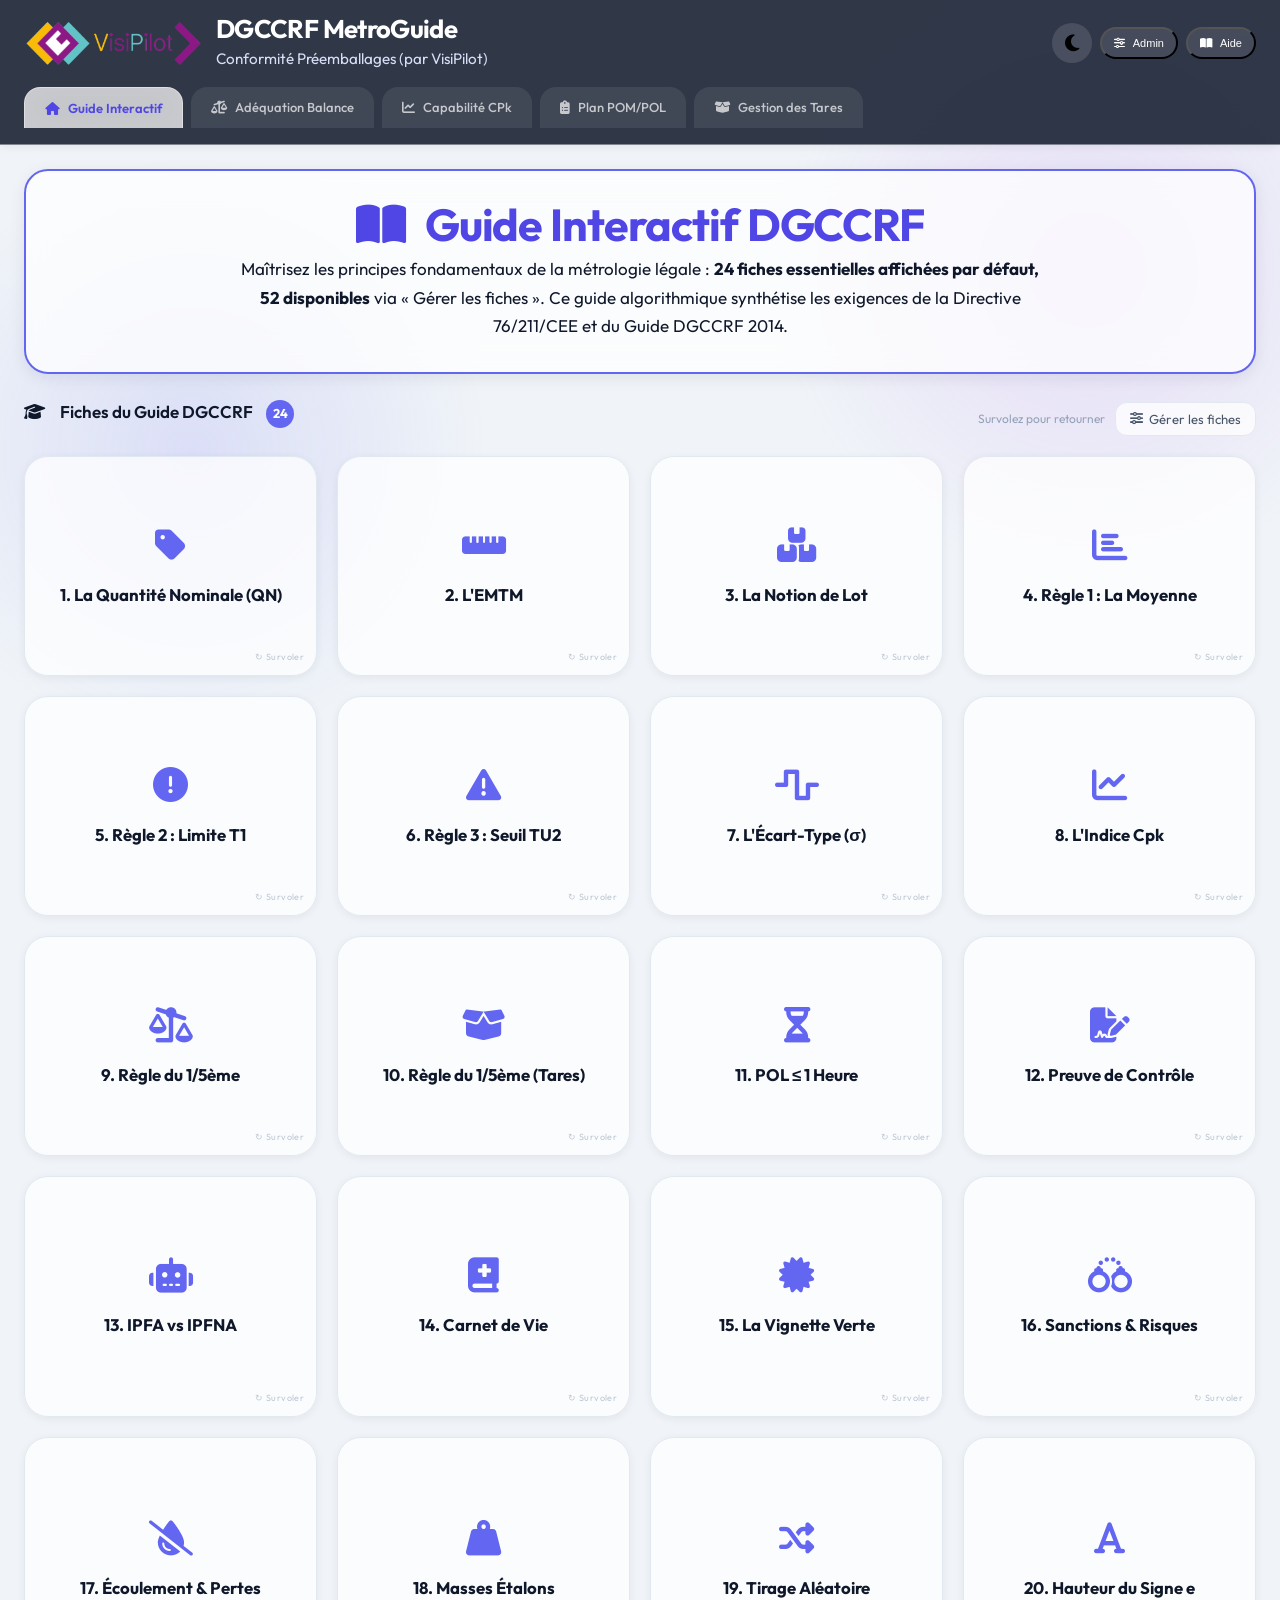
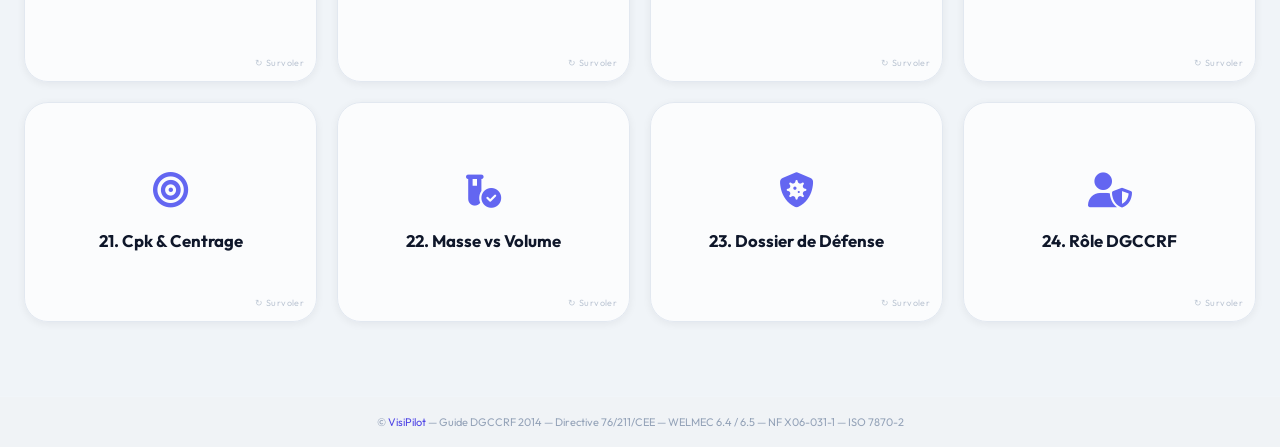
==== commit 1b53db38: "Corrige les références réglementaires après vérification contre le Guide DGCCRF 2014 Vérification sy" ====
--- a/index.html
+++ b/index.html
@@ -66,7 +66,7 @@
             <div class="card card--info mb-6" style="background: var(--bg-surface); border: 2px solid var(--brand-500); text-align:center; padding: var(--space-8);">
               <h1 class="header__title" style="color:var(--brand-600); font-size: 2.8rem; margin-bottom: var(--space-2);"><i class="fa-solid fa-book-open" style="margin-right:12px;"></i> Guide Interactif DGCCRF</h1>
               <p class="text-secondary" style="font-size: var(--text-lg); max-width: 800px; margin: 0 auto;">
-                Maîtrisez les <strong>24 principes fondamentaux</strong> de la métrologie légale. Ce guide algorithmique synthétise les exigences de la Directive 76/211/CEE et du Guide DGCCRF 2014.
+                Maîtrisez les principes fondamentaux de la métrologie légale : <strong>24 fiches essentielles affichées par défaut, 52 disponibles</strong> via « Gérer les fiches ». Ce guide algorithmique synthétise les exigences de la Directive 76/211/CEE et du Guide DGCCRF 2014.
               </p>
             </div>
 
@@ -74,7 +74,7 @@
               <h2 class="section__title mt-8" style="margin-bottom:0; border-bottom:none;">
                 <i class="fa-solid fa-graduation-cap" style="margin-right:12px;"></i>
                 Fiches du Guide DGCCRF
-                <span id="tips-count" style="display:inline-flex;align-items:center;justify-content:center;width:28px;height:28px;border-radius:50%;background:var(--brand-500);color:white;font-size:.8rem;font-weight:700;margin-left:10px;vertical-align:middle;">24</span>
+                <span id="tips-count" title="Nombre de fiches actives" aria-label="Nombre de fiches actives" style="display:inline-flex;align-items:center;justify-content:center;width:28px;height:28px;border-radius:50%;background:var(--brand-500);color:white;font-size:.8rem;font-weight:700;margin-left:10px;vertical-align:middle;">24</span>
               </h2>
               <div style="display:flex; gap:10px; align-items:center;">
                 <span style="font-size:12px; color:var(--text-muted);">Survolez pour retourner</span>
@@ -119,11 +119,11 @@
                   </summary>
                   <div style="padding:8px 0 4px 20px;font-size:.82rem;">
                     <ul style="margin:0;padding-left:14px;">
-                      <li><strong>NAWI (balances)</strong> : Décret 91-330 du 27/03/1991 — EMT en service = <strong>2 × EMT neuve</strong></li>
+                      <li><strong>IPFNA (balances, « NAWI » en anglais)</strong> : Décret 91-330 du 27/03/1991 — EMT en service = <strong>2 × EMT neuve</strong></li>
                       <li><strong>IPFA (trieuses)</strong> : Arrêté du 10/01/2006 — EMT en service = EMT nominale (<strong>pas de doublement</strong>)</li>
-                      <li><strong>Règle 1/5</strong> : Guide DGCCRF §4.2 + WELMEC 6.4 §4.1</li>
-                      <li><strong>Dir. 2014/31/UE</strong> (NAWI) — remplace 90/384/CEE</li>
-                      <li><strong>Dir. 2014/32/UE</strong> (AWI/IPFA)</li>
+                      <li><strong>Règle 1/5</strong> : pratique WELMEC 6.4 (adéquation de l'instrument) ; exigences instruments : Guide DGCCRF §IV</li>
+                      <li><strong>Dir. 2014/31/UE</strong> (IPFNA) — remplace 90/384/CEE</li>
+                      <li><strong>Dir. 2014/32/UE</strong> (IPFA)</li>
                     </ul>
                   </div>
                 </details>
@@ -136,7 +136,7 @@
                   <div style="padding:8px 0 4px 20px;">
                     <div style="background:var(--bg-elevated);border-radius:6px;padding:10px;font-family:monospace;font-size:.78rem;line-height:1.7;">
                       <strong>Étape 1</strong> : ratio = QN / e<br>
-                      <strong>Étape 2 NAWI</strong> :<br>
+                      <strong>Étape 2 IPFNA</strong> :<br>
                       &nbsp; si ratio ≤ s1·e → facteur = 0,5<br>
                       &nbsp; si ratio ≤ s2·e → facteur = 1,0<br>
                       &nbsp; sinon → facteur = 1,5<br>
@@ -160,7 +160,7 @@
                   </summary>
                   <div style="padding:8px 0 4px 20px;">
                     <table style="width:100%;font-size:.75rem;border-collapse:collapse;">
-                      <thead><tr style="background:var(--brand-500);color:white;"><th style="padding:4px 6px;text-align:left;">e (g)</th><th style="padding:4px 6px;text-align:left;">QN mini NAWI</th><th style="padding:4px 6px;text-align:left;">QN mini IPFA</th></tr></thead>
+                      <thead><tr style="background:var(--brand-500);color:white;"><th style="padding:4px 6px;text-align:left;">e (g)</th><th style="padding:4px 6px;text-align:left;">QN mini IPFNA</th><th style="padding:4px 6px;text-align:left;">QN mini IPFA</th></tr></thead>
                       <tbody>
                         <tr style="border-bottom:1px solid var(--border-subtle);"><td style="padding:3px 6px;">0,1</td><td>Toute QN</td><td>Toute QN</td></tr>
                         <tr style="border-bottom:1px solid var(--border-subtle);background:var(--bg-elevated);"><td style="padding:3px 6px;">0,5</td><td>≥ 50 g</td><td>≥ 25 g</td></tr>
@@ -169,7 +169,7 @@
                         <tr><td style="padding:3px 6px;">5</td><td>≥ 5 kg</td><td>≥ 1 670 g</td></tr>
                       </tbody>
                     </table>
-                    <p style="font-size:.75rem;margin-top:6px;color:var(--text-muted);">Source : Guide DGCCRF Tableau 1 (NAWI) et Tableau 3 (IPFA)</p>
+                    <p style="font-size:.75rem;margin-top:6px;color:var(--text-muted);">Source : Guide DGCCRF §IV — Tableau 1 (IPFNA) et Tableau 3 (IPFA)</p>
                   </div>
                 </details>
 
@@ -298,10 +298,10 @@
                 <details class="mt-3">
                   <summary style="cursor:pointer; color:var(--brand-600); font-weight:700; font-size:0.88rem; padding:4px 0; list-style:none; display:flex; align-items:center; gap:6px;"><i class="fa-solid fa-scale-balanced"></i> Base réglementaire</summary>
                   <div style="padding:8px 0 4px 16px; border-left:3px solid var(--brand-300); margin-top:6px;">
-                    <p><strong>Guide DGCCRF 2014 §5.1.2</strong> — Maîtrise statistique du processus. Exige la surveillance de la capabilité et la détermination du seuil de centrage <em>ms</em>.</p>
-                    <p class="mt-2"><strong>WELMEC 6.4 §3.5</strong> — Guide emplisseurs : le CPk doit être calculé avant de fixer la QC (Quantité Cible) et les limites des cartes de contrôle.</p>
+                    <p><strong>Guide DGCCRF 2014 §V</strong> — Seuil de centrage du processus de dosage en fonction de la capabilité machine. Exige la surveillance de la capabilité et la détermination du seuil de centrage <em>ms</em> (§V.A sans signe e, §V.B avec signe e).</p>
+                    <p class="mt-2"><strong>WELMEC 6.4</strong> — Guide emplisseurs : le CPk doit être calculé avant de fixer la QC (Quantité Cible) et les limites des cartes de contrôle.</p>
                     <p class="mt-2"><strong>Directive 76/211/CEE Annexe I</strong> — Définit les 3 critères de conformité du lot auxquels le CPk doit répondre statistiquement.</p>
-                    <p class="mt-2"><strong>NF X06-030 / ISO 8258</strong> — Méthodes d'estimation de σ₀ à partir de cartes de contrôle (σ₀ = s̄/c₄ ou R̄/d₂).</p>
+                    <p class="mt-2"><strong>NF X06-030 / ISO 8258</strong> (remplacée par ISO 7870-2 ; toutes deux citées par le Guide §II.B) — Méthodes d'estimation de σ₀ à partir de cartes de contrôle (σ₀ = s̄/c₄ ou R̄/d₂).</p>
                   </div>
                 </details>
 
@@ -458,10 +458,10 @@
                 <details class="mt-3">
                   <summary style="cursor:pointer; color:var(--brand-600); font-weight:700; font-size:0.88rem; padding:4px 0; list-style:none; display:flex; align-items:center; gap:6px;"><i class="fa-solid fa-scale-balanced"></i> Base réglementaire</summary>
                   <div style="padding:8px 0 4px 16px; border-left:3px solid var(--brand-300); margin-top:6px;">
-                    <p><strong>Guide DGCCRF 2014 §5.1.4</strong> — Exige que le <strong>temps POL ≤ 60 minutes</strong> de fabrication. Tout déréglage susceptible de rendre un lot NC doit être détecté dans l'heure.</p>
+                    <p><strong>Guide DGCCRF 2014 §VII.B.2.3 + Annexe 4</strong> — Tout déréglage susceptible de rendre un lot NC doit être détecté dans un délai ne dépassant pas <strong>1 heure de fabrication</strong> (temps POL ≤ 60 minutes).</p>
                     <p class="mt-2"><strong>NF X06-031-1 / ISO 7870-2</strong> — Cartes de contrôle aux mesures : définissent les limites de contrôle (LCI/LCS) et les courbes OC (Opérateur Caractéristique) qui fondent le calcul de POM/POL.</p>
-                    <p class="mt-2"><strong>WELMEC 6.4 §3.6</strong> — Le plan d'échantillonnage (n, fréquence) doit être dimensionné pour satisfaire l'exigence POL ≤ 1h avant toute mise en production.</p>
-                    <p class="mt-2"><strong>Recommandation pratique (Guide §5.1.3)</strong> : effectif n entre 7 et 10 unités, calé si possible sur le pas de l'emplisseuse (nb de becs).</p>
+                    <p class="mt-2"><strong>WELMEC 6.4</strong> — Le plan d'échantillonnage (n, fréquence) doit être dimensionné pour satisfaire l'exigence POL ≤ 1h avant toute mise en production.</p>
+                    <p class="mt-2"><strong>Recommandation pratique (Guide §VII.B.1.1 et §VII.B.2.3)</strong> : effectif n entre 7 et 10 unités, calé si possible sur le pas de l'emplisseuse (nb de becs).</p>
                   </div>
                 </details>
 
@@ -518,7 +518,7 @@
                 </details>
 
                 <div class="alert alert--info mt-3" style="font-size:0.8rem;">
-                  Règle-clé : <strong>Temps POL ≤ 60 min</strong> (Guide DGCCRF §5.1.4)
+                  Règle-clé : <strong>Temps POL ≤ 60 min</strong> (Guide DGCCRF §VII.B.2.3, Annexe 4)
                 </div>
               </div>
             </div>
@@ -623,10 +623,10 @@
                 <details class="mt-3">
                   <summary style="cursor:pointer; color:var(--brand-600); font-weight:700; font-size:0.88rem; padding:4px 0; list-style:none; display:flex; align-items:center; gap:6px;"><i class="fa-solid fa-scale-balanced"></i> Base réglementaire</summary>
                   <div style="padding:8px 0 4px 16px; border-left:3px solid var(--brand-300); margin-top:6px;">
-                    <p><strong>Guide DGCCRF 2014 §4.3</strong> — Fixe la règle décisionnelle : tare moyenne autorisée si s_t ≤ E/5. Exige un échantillon de <strong>≥ 20 emballages vides représentatifs</strong>.</p>
-                    <p class="mt-2"><strong>WELMEC 6.4 §4.2</strong> — Même règle avec précision complémentaire : la tare moyenne utilisée doit être <strong>arrondie par excès</strong> pour éviter tout sous-dosage systématique.</p>
+                    <p><strong>Guide DGCCRF 2014 §VI.A</strong> — Fixe la règle décisionnelle : tare individuelle obligatoire si s_t &gt; E/5 (tare moyenne autorisée sinon). Exige un échantillon de <strong>≥ 20 emballages vides représentatifs</strong> (éviter 20 emballages consécutifs).</p>
+                    <p class="mt-2"><strong>Guide DGCCRF 2014 §VI.B</strong> — La tare moyenne utilisée doit être <strong>arrondie par excès</strong> (au moins à l'échelon de vérification de l'instrument) pour éviter tout sous-dosage systématique. Autres méthodes : OIML R.87 et WELMEC 6.4.</p>
                     <p class="mt-2"><strong>Directive 76/211/CEE</strong> — La conformité du lot est jugée sur le contenu net. Une tare mal maîtrisée génère directement des défectueux et super-défectueux masqués.</p>
-                    <p class="mt-2"><strong>Cas particulier verre</strong> (WELMEC 6.4 §4.2.3) : la tare individuelle est généralement recommandée car la variabilité du verre dépasse souvent le seuil E/5.</p>
+                    <p class="mt-2"><strong>Cas particulier verre</strong> (Guide §VI.A) : la tare individuelle est préconisée, sauf à démontrer que la variabilité reste sous le seuil E/5 pour tous les lots.</p>
                   </div>
                 </details>
 
@@ -670,7 +670,7 @@
 
                 <div class="alert alert--info mt-3" style="font-size:0.8rem;">
                   Règle-clé : <strong>s_t ≤ E / 5</strong> pour autoriser la tare moyenne<br>
-                  (Guide DGCCRF §4.3 | WELMEC 6.4 §4.2)
+                  (Guide DGCCRF §VI.A | WELMEC 6.4)
                 </div>
               </div>
             </div>
@@ -794,7 +794,7 @@
         <p><strong>Recommandation :</strong> L'anomalie de dérive doit être détectée (POL) en moins de 1h.</p>
         
         <h4><i class="fa-solid fa-box-open" style="color:var(--brand-500); margin-right:6px;"></i> Tares</h4>
-        <p><strong>Tare standard / moyenne autorisée</strong> si S_tare ≤ EMTM / 4.<br>Sinon, pesée manuelle individuelle obligatoire.</p>
+        <p><strong>Tare standard / moyenne autorisée</strong> si s_t ≤ E / 5 (Guide DGCCRF §VI.A).<br>Sinon, pesée individuelle obligatoire.</p>
 
         <h4><i class="fa-solid fa-key" style="color:var(--brand-500); margin-right:6px;"></i> Glossaire</h4>
         <ul>
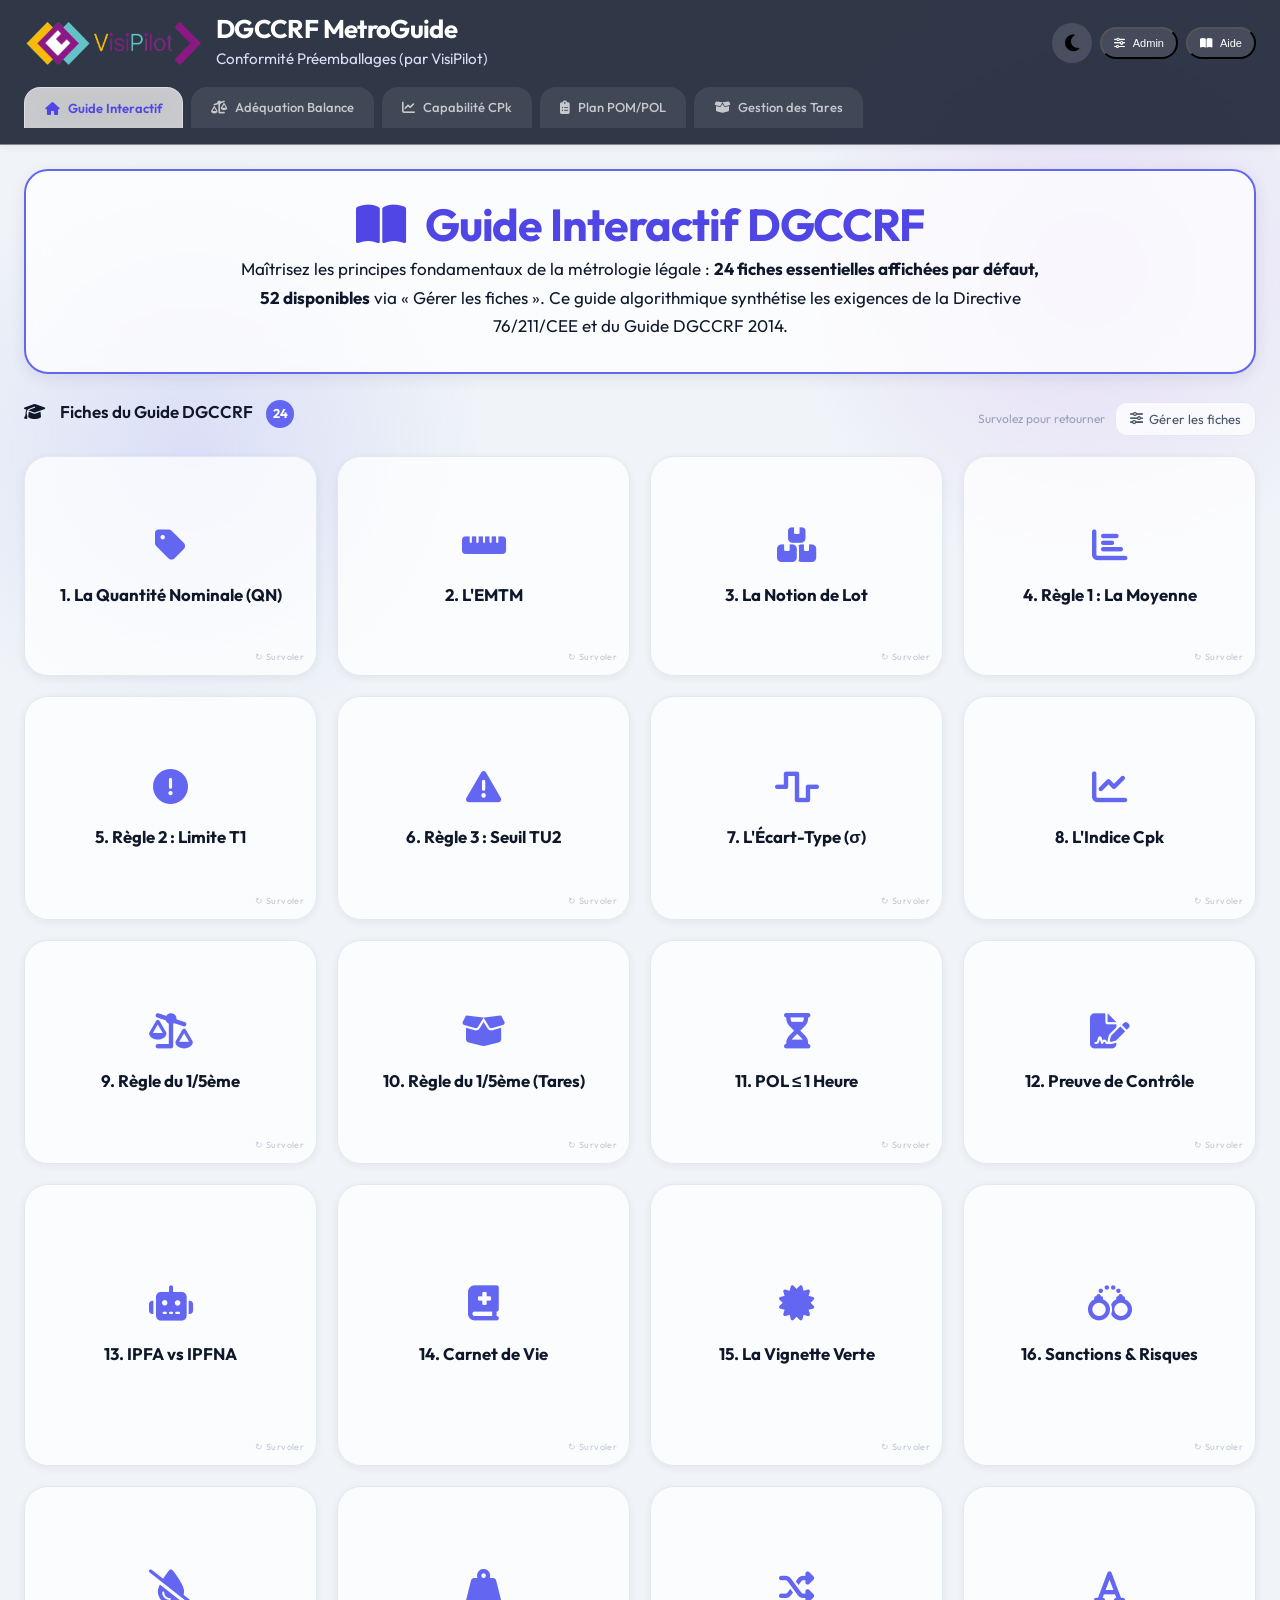
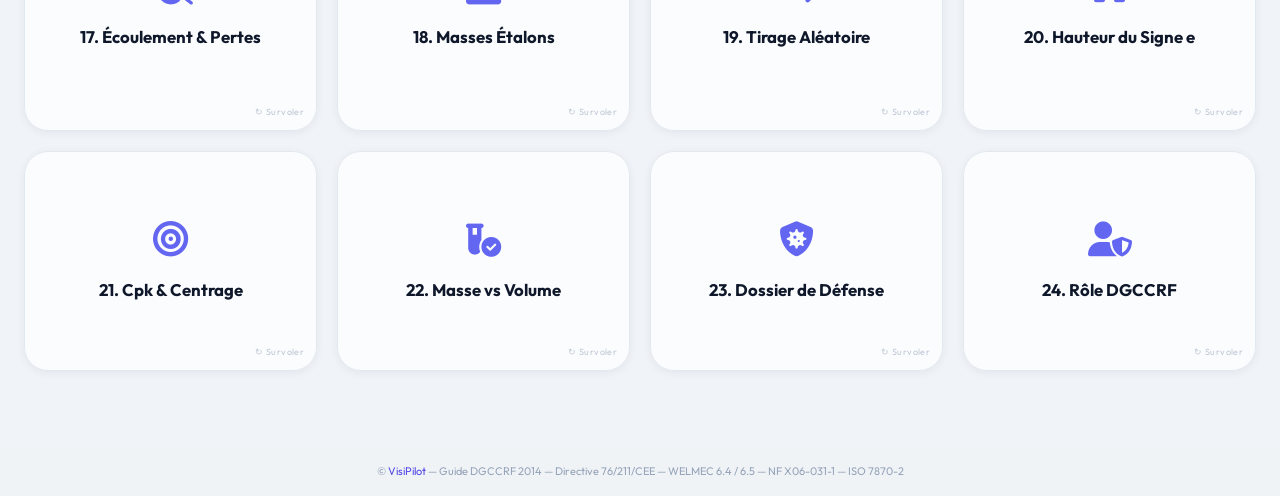
==== commit 1e29b626: "Audit complet : corrige les calculs statistiques et aligne POM/POL sur l'Annexe 4 Audit systématique" ====
--- a/index.html
+++ b/index.html
@@ -331,13 +331,13 @@
                         <th style="padding:4px 6px; text-align:left; border-bottom:1px solid var(--border);">Diagnostic</th>
                       </tr></thead>
                       <tbody>
-                        <tr><td style="padding:3px 6px; color:#dc2626;">< 0,67</td><td style="padding:3px 6px;">Très insuffisant — &gt; 4,5 % défectueux</td></tr>
-                        <tr style="background:var(--bg-muted);"><td style="padding:3px 6px; color:#d97706;">0,67 – 1,00</td><td style="padding:3px 6px;">Insuffisant — surdosage obligatoire</td></tr>
-                        <tr><td style="padding:3px 6px; color:#ca8a04;">1,00 – 1,33</td><td style="padding:3px 6px;">Acceptable — centrage sur QN possible</td></tr>
-                        <tr style="background:var(--bg-muted);"><td style="padding:3px 6px; color:#16a34a;">1,33 – 1,63</td><td style="padding:3px 6px;">Bon — économie matière envisageable</td></tr>
-                        <tr><td style="padding:3px 6px; color:#0369a1;">≥ 1,63</td><td style="padding:3px 6px;">Excellent — σ ≤ E/2,05, pas de surdosage</td></tr>
+                        <tr><td style="padding:3px 6px; color:#dc2626;">&lt; 0,68</td><td style="padding:3px 6px;">Non conforme — critère des 2 % de défectueux non tenu (z &lt; 2,05) → surdosage obligatoire</td></tr>
+                        <tr style="background:var(--bg-muted);"><td style="padding:3px 6px; color:#16a34a;">≥ 0,68</td><td style="padding:3px 6px;">Critère défectueux tenu (Cpk = z/3 ; z = 2,05 ⇔ 2 % sous TU1)</td></tr>
+                        <tr><td style="padding:3px 6px; color:#16a34a;">≥ U/3 (signe e)</td><td style="padding:3px 6px;">Critère superdéfectueux tenu : 1,03 (N ≤ 1 000) / 1,24 (N ≤ 10 000) / 1,42 (N &gt; 10 000)</td></tr>
+                        <tr style="background:var(--bg-muted);"><td style="padding:3px 6px; color:#0369a1;">1,00 / 1,33</td><td style="padding:3px 6px;">Repères industriels de confort (MSP) — sans valeur réglementaire</td></tr>
                       </tbody>
                     </table>
+                    <p style="font-size:.75rem;margin-top:6px;color:var(--text-muted);">⚠️ σ₀ = E/2,05 avec centrage sur QN correspond à Cpk ≈ 0,68 : c'est le seuil métrologique du critère défectueux — les seuils industriels (1,33…) sont des marges de confort, pas des exigences des textes.</p>
                   </div>
                 </details>
 
@@ -417,6 +417,14 @@
                   </select>
                 </div>
                 <div class="field">
+                  <label class="field__label" for="c_lot_n">Taille du lot N <span class="help-tip" data-tip="Fixe le coefficient U du critère superdéfectueux (signe e)"></span></label>
+                  <select class="select" id="c_lot_n">
+                    <option value="3.09">N ≤ 1 000 (U = 3,09)</option>
+                    <option value="3.71">1 000 &lt; N ≤ 10 000 (U = 3,71)</option>
+                    <option value="4.26">N &gt; 10 000 (U = 4,26)</option>
+                  </select>
+                </div>
+                <div class="field">
                   <label class="field__label">Écart-type &sigma;₀ calculé</label>
                   <input type="text" class="input" id="c_sigma_display" value="Import requis" disabled style="background:var(--bg-muted);">
                   <input type="hidden" id="c_sigma" value="0">
@@ -448,18 +456,18 @@
                 <details open>
                   <summary style="cursor:pointer; color:var(--brand-600); font-weight:700; font-size:0.88rem; padding:4px 0; list-style:none; display:flex; align-items:center; gap:6px;"><i class="fa-solid fa-lightbulb"></i> Principe fondamental</summary>
                   <div style="padding:8px 0 4px 16px; border-left:3px solid var(--brand-300); margin-top:6px;">
-                    <p>POM et POL mesurent la <strong>réactivité du plan de surveillance</strong> : combien de prélèvements sont nécessaires pour détecter une dérive dangereuse de la machine ?</p>
-                    <p class="mt-2"><strong>POM</strong> (Période Opérationnelle Moyenne) : nombre médian de prélèvements avant détection. Indique la réactivité typique.</p>
-                    <p class="mt-2"><strong>POL</strong> (Période Opérationnelle Limite) : nombre maximal de prélèvements au-delà duquel la dérive <em>doit</em> être détectée avec 95 % de certitude.</p>
-                    <p class="mt-2">Le scénario critique analysé : la moyenne glisse de ms (cible) vers QN (lot NC) — c'est la dérive minimale qui met la conformité en péril.</p>
+                    <p>POM et POl mesurent la <strong>réactivité du plan de surveillance</strong> : combien de prélèvements sont nécessaires pour détecter un déréglage dangereux de la machine ?</p>
+                    <p class="mt-2"><strong>POM</strong> (Période Opérationnelle Moyenne) : nombre d'échantillonnages permettant de déceler un déréglage donné avec une probabilité de 50 %.</p>
+                    <p class="mt-2"><strong>POl</strong> (Période Opérationnelle limite) : nombre d'échantillonnages réalisés en <strong>1 heure de fabrication</strong> (ex. fréquence 15 min → POl = 4). Le déréglage doit être décelé au plus tard au bout d'une heure : <strong>POM ≤ POl</strong>.</p>
+                    <p class="mt-2">Les déréglages analysés sont ceux de l'<strong>Annexe 4 du Guide</strong> : sous-dosage de la cible à m1 = 0,998·QN, dérive à m2 = QN − E + 2,05σ₀ (2 % de défectueux) et hausse de l'écart-type à σ₁.</p>
                   </div>
                 </details>
 
                 <details class="mt-3">
                   <summary style="cursor:pointer; color:var(--brand-600); font-weight:700; font-size:0.88rem; padding:4px 0; list-style:none; display:flex; align-items:center; gap:6px;"><i class="fa-solid fa-scale-balanced"></i> Base réglementaire</summary>
                   <div style="padding:8px 0 4px 16px; border-left:3px solid var(--brand-300); margin-top:6px;">
-                    <p><strong>Guide DGCCRF 2014 §VII.B.2.3 + Annexe 4</strong> — Tout déréglage susceptible de rendre un lot NC doit être détecté dans un délai ne dépassant pas <strong>1 heure de fabrication</strong> (temps POL ≤ 60 minutes).</p>
-                    <p class="mt-2"><strong>NF X06-031-1 / ISO 7870-2</strong> — Cartes de contrôle aux mesures : définissent les limites de contrôle (LCI/LCS) et les courbes OC (Opérateur Caractéristique) qui fondent le calcul de POM/POL.</p>
+                    <p><strong>Guide DGCCRF 2014 §VII.B.2.3 + Annexe 4</strong> — Tout déréglage susceptible de rendre un lot NC doit être détecté dans un délai ne dépassant pas <strong>1 heure de fabrication</strong> (POM ≤ POl = nombre de prélèvements par heure).</p>
+                    <p class="mt-2"><strong>NF X06-031-1 / ISO 7870-2</strong> — Cartes de contrôle aux mesures : définissent les limites de contrôle (LCI/LCS) et les courbes d'efficacité (caractéristique opérationnelle, « OC curve ») qui fondent les tables de POM.</p>
                     <p class="mt-2"><strong>WELMEC 6.4</strong> — Le plan d'échantillonnage (n, fréquence) doit être dimensionné pour satisfaire l'exigence POL ≤ 1h avant toute mise en production.</p>
                     <p class="mt-2"><strong>Recommandation pratique (Guide §VII.B.1.1 et §VII.B.2.3)</strong> : effectif n entre 7 et 10 unités, calé si possible sur le pas de l'emplisseuse (nb de becs).</p>
                   </div>
@@ -468,37 +476,39 @@
                 <details class="mt-3">
                   <summary style="cursor:pointer; color:var(--brand-600); font-weight:700; font-size:0.88rem; padding:4px 0; list-style:none; display:flex; align-items:center; gap:6px;"><i class="fa-solid fa-calculator"></i> Formules de calcul</summary>
                   <div style="padding:8px 0 4px 16px; border-left:3px solid var(--brand-300); margin-top:6px; font-family:monospace; font-size:0.79rem; line-height:1.8;">
-                    <strong>LCI</strong> = ms − 3 × σ₀/√n<br>
-                    &nbsp;&nbsp;&nbsp;→ Limite de Contrôle Inférieure de la carte x̄<br><br>
-                    <strong>P</strong> = Φ((LCI − QN) / (σ₀/√n))<br>
-                    &nbsp;&nbsp;&nbsp;→ probabilité de détection en 1 prélèvement<br>
-                    &nbsp;&nbsp;&nbsp;→ Φ = fonction de répartition normale N(0,1)<br><br>
-                    <strong>POM</strong> = 1 / P<br>
-                    &nbsp;&nbsp;&nbsp;→ nb prélèvements pour 50 % de chance de détecter<br><br>
-                    <strong>POL</strong> = log(0,05) / log(1 − P)<br>
-                    &nbsp;&nbsp;&nbsp;→ nb prélèvements pour 95 % de certitude<br>
-                    &nbsp;&nbsp;&nbsp;→ loi géométrique : P(non-détection après k tirages) ≤ 5%<br><br>
-                    <strong>Temps POL</strong> = POL × fréquence (min)<br>
-                    &nbsp;&nbsp;&nbsp;→ doit être ≤ 60 min
+                    <strong>POl</strong> = nb d'échantillonnages par heure<br>
+                    &nbsp;&nbsp;&nbsp;→ ex. fréquence 15 min → POl = 4<br><br>
+                    <strong>Déréglage ① — critère moyenne</strong> :<br>
+                    &nbsp;&nbsp;&nbsp;m1 = 0,998 × QN (et QN − m1 ≥ 0,1 g)<br>
+                    <strong>Déréglage ② — critère défectueux</strong> :<br>
+                    &nbsp;&nbsp;&nbsp;m2 = QN − E + 2,05 × σ₀<br>
+                    <strong>δ√n</strong> = (QC − m) / σ₀ × √n<br>
+                    &nbsp;&nbsp;&nbsp;→ P = Φ(δ√n − 3) ; <strong>POM = 1 / P</strong><br><br>
+                    <strong>Déréglage ③ — carte écart-type</strong> :<br>
+                    &nbsp;&nbsp;&nbsp;σ₁ = (QC − (QN − E)) / 2,05<br>
+                    &nbsp;&nbsp;&nbsp;POM = 1 / P(s &gt; σ₀·(c₄ + 3√(1−c₄²)) | σ₁)<br><br>
+                    <strong>Efficacité correcte</strong> : POM ≤ POl<br>
+                    &nbsp;&nbsp;&nbsp;→ pour chacun des 3 déréglages (Annexe 4)
                   </div>
                 </details>
 
                 <details class="mt-3">
                   <summary style="cursor:pointer; color:var(--brand-600); font-weight:700; font-size:0.88rem; padding:4px 0; list-style:none; display:flex; align-items:center; gap:6px;"><i class="fa-solid fa-sliders"></i> Leviers d'action</summary>
                   <div style="padding:8px 0 4px 16px; border-left:3px solid var(--brand-300); margin-top:6px;">
-                    <p>Si le temps POL calculé dépasse 60 min, deux leviers :</p>
+                    <p>Si POM &gt; POl pour l'un des déréglages, quatre leviers (Annexe 4) :</p>
                     <table style="width:100%; font-size:0.79rem; border-collapse:collapse; margin-top:6px;">
                       <thead><tr style="background:var(--bg-muted);">
                         <th style="padding:4px 6px; text-align:left; border-bottom:1px solid var(--border);">Levier</th>
-                        <th style="padding:4px 6px; text-align:left; border-bottom:1px solid var(--border);">Effet sur POL</th>
+                        <th style="padding:4px 6px; text-align:left; border-bottom:1px solid var(--border);">Effet</th>
                       </tr></thead>
                       <tbody>
-                        <tr><td style="padding:3px 6px;">↑ Augmenter n</td><td style="padding:3px 6px;">↑ P → ↓ POL (fort effet)</td></tr>
-                        <tr style="background:var(--bg-muted);"><td style="padding:3px 6px;">↓ Réduire fréquence</td><td style="padding:3px 6px;">↓ temps POL directement</td></tr>
-                        <tr><td style="padding:3px 6px;">↓ Réduire σ₀ machine</td><td style="padding:3px 6px;">↑ ms-QN écart → ↑ P → ↓ POL</td></tr>
+                        <tr><td style="padding:3px 6px;">↑ Augmenter n</td><td style="padding:3px 6px;">↑ δ√n → ↓ POM (fort effet)</td></tr>
+                        <tr style="background:var(--bg-muted);"><td style="padding:3px 6px;">↑ Augmenter QC (surdosage k)</td><td style="padding:3px 6px;">↑ δ → ↓ POM (coût matière)</td></tr>
+                        <tr><td style="padding:3px 6px;">↑ Fréquence de prélèvement</td><td style="padding:3px 6px;">↑ POl directement</td></tr>
+                        <tr style="background:var(--bg-muted);"><td style="padding:3px 6px;">↓ Réduire σ₀ machine</td><td style="padding:3px 6px;">↑ δ → ↓ POM (levier durable)</td></tr>
                       </tbody>
                     </table>
-                    <p class="mt-2" style="color:#dc2626;">⛔ Espacer les prélèvements aggrave le temps POL — ne jamais compenser un POL trop long par une fréquence plus rare.</p>
+                    <p class="mt-2" style="color:#dc2626;">⛔ Espacer les prélèvements réduit POl — ne jamais compenser une carte peu efficace par une fréquence plus rare.</p>
                   </div>
                 </details>
 
@@ -507,18 +517,18 @@
                   <div style="padding:8px 0 4px 16px; border-left:3px solid var(--brand-300); margin-top:6px;">
                     <ol style="padding-left:16px; line-height:1.8;">
                       <li>Déterminer σ₀ (depuis l'étude de capabilité CPk)</li>
-                      <li>Calculer ms (seuil de centrage)</li>
+                      <li>Calculer ms (seuil de centrage), puis fixer QC = ms + k</li>
                       <li>Choisir n (7 à 10 unités, calé sur le nb de becs)</li>
-                      <li>Calculer LCI = ms − 3×σ₀/√n</li>
-                      <li>Calculer P et vérifier POL × fréquence ≤ 60 min</li>
-                      <li>Si conforme : formaliser dans la procédure de surveillance</li>
-                      <li>Valider annuellement ou après tout changement machine</li>
+                      <li>Calculer POl = 60 / fréquence (prélèvements par heure)</li>
+                      <li>Vérifier POM ≤ POl pour les 3 déréglages de l'Annexe 4</li>
+                      <li>Sinon : augmenter k (QC), n, la fréquence, ou réduire σ₀</li>
+                      <li>Formaliser dans la procédure ; valider annuellement ou après tout changement machine</li>
                     </ol>
                   </div>
                 </details>
 
                 <div class="alert alert--info mt-3" style="font-size:0.8rem;">
-                  Règle-clé : <strong>Temps POL ≤ 60 min</strong> (Guide DGCCRF §VII.B.2.3, Annexe 4)
+                  Règle-clé : <strong>POM ≤ POl</strong> pour chaque déréglage — détection en ≤ 1 h (Guide DGCCRF §VII.B.2.3, Annexe 4)
                 </div>
               </div>
             </div>
@@ -562,6 +572,25 @@
                   <label class="field__label" for="p_sigma">σ₀ (Capacité machine)</label>
                   <input type="number" class="input" id="p_sigma" value="1.5" step="any">
                 </div>
+                <div class="field">
+                  <label class="field__label" for="p_qc">Quantité cible QC (g) <span class="help-tip" data-tip="QC = ms + k (Annexe 4). Laisser vide pour QC = ms"></span></label>
+                  <input type="number" class="input" id="p_qc" placeholder="auto = ms" step="any">
+                </div>
+                <div class="field">
+                  <label class="field__label" for="p_signe_e">Signe 'e'</label>
+                  <select class="select" id="p_signe_e">
+                    <option value="non">Non</option>
+                    <option value="oui">Oui (Cartes obligatoires)</option>
+                  </select>
+                </div>
+                <div class="field">
+                  <label class="field__label" for="p_lot_n">Taille du lot N <span class="help-tip" data-tip="Fixe le coefficient U du critère superdéfectueux (signe e)"></span></label>
+                  <select class="select" id="p_lot_n">
+                    <option value="3.09">N ≤ 1 000 (U = 3,09)</option>
+                    <option value="3.71">1 000 &lt; N ≤ 10 000 (U = 3,71)</option>
+                    <option value="4.26">N &gt; 10 000 (U = 4,26)</option>
+                  </select>
+                </div>
               </div>
             </div>
 
@@ -703,7 +732,7 @@
               <div class="upload-zone" id="tare_upload_zone">
                 <input type="file" class="upload-zone__input" id="tare_file" accept=".xlsx, .xls, .csv" onchange="handleFileUpload(this, 'tare')">
                 <i class="fa-solid fa-cloud-arrow-up upload-zone__icon"></i>
-                <div class="upload-zone__text">Glissez vos 10-20 pesées de tares ici</div>
+                <div class="upload-zone__text">Glissez vos pesées de tares ici (≥ 20 emballages, Guide §VI.A)</div>
                 <div class="upload-zone__filename" id="tare_filename">Aucun fichier sélectionné</div>
               </div>
             </div>
@@ -715,7 +744,7 @@
                   <label class="field__label" for="t_qn">QN Produit (g)</label>
                   <input type="number" class="input" id="t_qn" value="100" min="1" step="any">
                 </div>
-                <label class="field__label" for="t_weights">Poids Tares (séparés par un retour à la ligne ou virgule) <span class="help-tip" data-tip="10 à 20 pesées recommandées"></span></label>
+                <label class="field__label" for="t_weights">Poids Tares — un poids par ligne, virgule décimale acceptée (ex. 12,5) <span class="help-tip" data-tip="≥ 20 pesées d'emballages représentatifs (Guide §VI.A)"></span></label>
                 <textarea class="input" id="t_weights" rows="6" placeholder="Par ex:\n12,5\n12,6\n12,8\n12,4\n..."></textarea>
               </div>
             </div>
@@ -786,12 +815,12 @@
         <p><strong>Règle éliminatoire :</strong> EMT (erreur max balance) en service ≤ 1/5 EMTM</p>
 
         <h4><i class="fa-solid fa-chart-line" style="color:var(--brand-500); margin-right:6px;"></i> Capabilité CPk</h4>
-        <p>Évalue la dispersion de votre doseuse. Si elle disperse trop, vous surdosez pour compenser et éviter T1.</p>
-        <p><strong>Cpk ≥ 1,33</strong> = bon niveau | <strong>Cpk &lt; 0,67</strong> = alerte surdosage majeur</p>
+        <p>Évalue la dispersion de votre doseuse. Si elle disperse trop, vous surdosez pour compenser et éviter TU1.</p>
+        <p><strong>Cpk ≥ 0,68</strong> = critère 2 % de défectueux tenu (z = 2,05) | signe e : <strong>Cpk_super ≥ U/3</strong>. Repère industriel : ≥ 1,33 = marge confortable.</p>
 
         <h4><i class="fa-solid fa-clipboard-list" style="color:var(--brand-500); margin-right:6px;"></i> Plan POM/POL</h4>
         <p>Contrôle par prélèvement destructif / en cours de prod.</p>
-        <p><strong>Recommandation :</strong> L'anomalie de dérive doit être détectée (POL) en moins de 1h.</p>
+        <p><strong>Exigence (Annexe 4) :</strong> POM ≤ POl (nombre de prélèvements par heure) — chaque déréglage officiel détecté en moins d'1 h.</p>
         
         <h4><i class="fa-solid fa-box-open" style="color:var(--brand-500); margin-right:6px;"></i> Tares</h4>
         <p><strong>Tare standard / moyenne autorisée</strong> si s_t ≤ E / 5 (Guide DGCCRF §VI.A).<br>Sinon, pesée individuelle obligatoire.</p>
